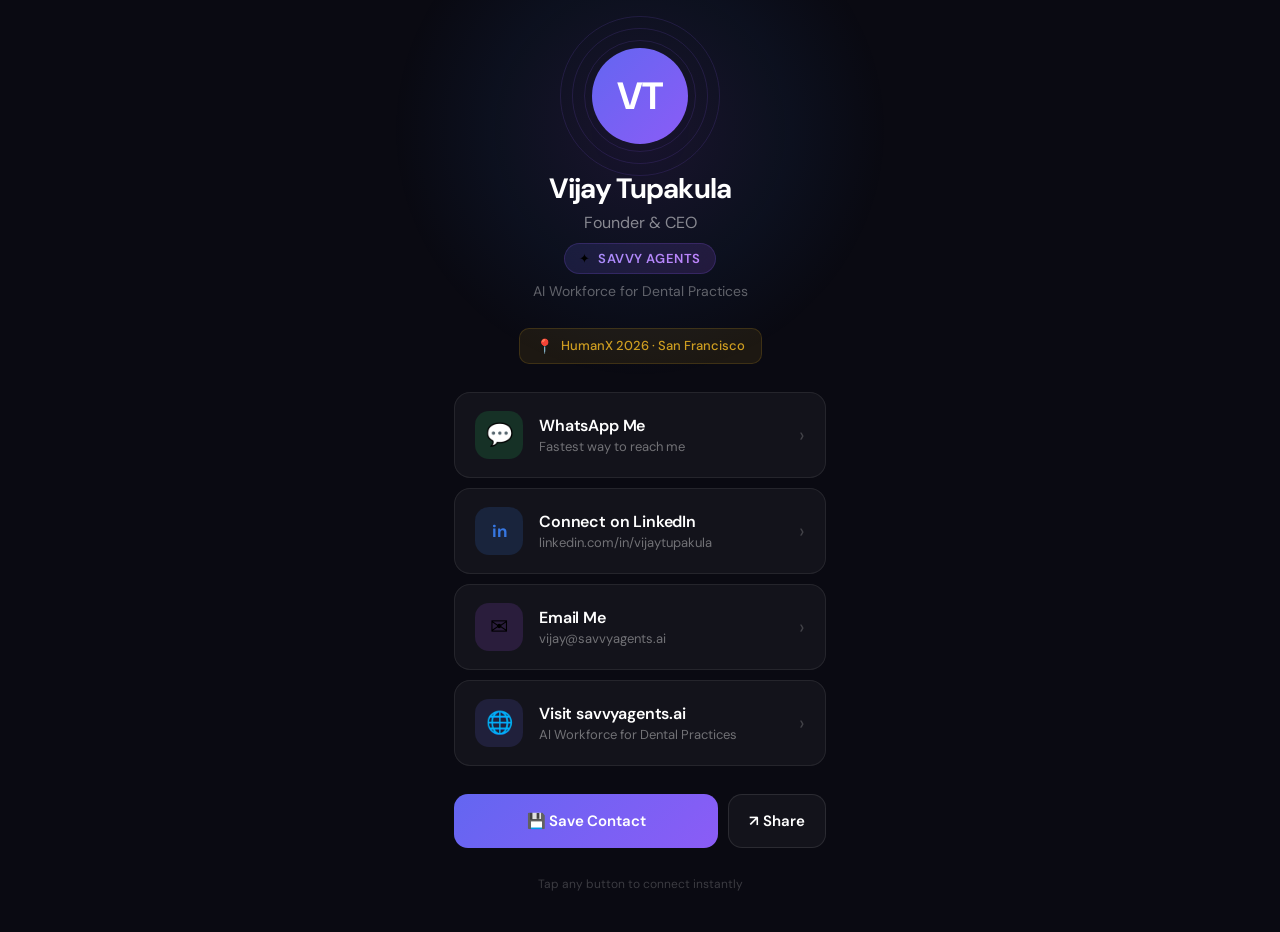
==== index.html @ 80bab158 "add all files" ====
<!DOCTYPE html>
<html lang="en">
<head>
<meta charset="UTF-8">
<meta name="viewport" content="width=device-width, initial-scale=1.0, user-scalable=no">
<title>Vijay Tupakula - Savvy Agents</title>
<meta name="description" content="Connect with Vijay Tupakula, Founder & CEO of Savvy Agents - AI Workforce for Dental Practices">
<meta property="og:title" content="Vijay Tupakula - Savvy Agents">
<meta property="og:description" content="Founder & CEO | AI Workforce for Dental Practices | HumanX 2026">
<link href="https://fonts.googleapis.com/css2?family=DM+Sans:wght@300;400;500;600;700&display=swap" rel="stylesheet">
<style>
  * { margin: 0; padding: 0; box-sizing: border-box; -webkit-tap-highlight-color: transparent; }

  body {
    min-height: 100vh;
    min-height: 100dvh;
    background: #0a0a12;
    font-family: 'DM Sans', -apple-system, sans-serif;
    display: flex;
    justify-content: center;
    overflow-x: hidden;
    -webkit-font-smoothing: antialiased;
  }

  @keyframes fade-up {
    from { opacity: 0; transform: translateY(16px); }
    to { opacity: 1; transform: translateY(0); }
  }
  @keyframes pulse-ring {
    0% { transform: scale(0.95); opacity: 0.5; }
    100% { transform: scale(1.2); opacity: 0; }
  }
  @keyframes gradient-shift {
    0% { background-position: 0% 50%; }
    50% { background-position: 100% 50%; }
    100% { background-position: 0% 50%; }
  }
  @keyframes float-glow {
    0%, 100% { opacity: 0.4; transform: translate(-50%, 0) scale(1); }
    50% { opacity: 0.6; transform: translate(-50%, -20px) scale(1.1); }
  }

  .glow {
    position: fixed; top: -120px; left: 50%;
    transform: translateX(-50%);
    width: 500px; height: 500px; border-radius: 50%;
    background: radial-gradient(circle, rgba(139,92,246,0.12) 0%, rgba(59,130,246,0.06) 40%, transparent 70%);
    animation: float-glow 8s ease-in-out infinite;
    pointer-events: none; z-index: 0;
  }

  .card {
    width: 100%; max-width: 420px;
    padding: 48px 24px 40px;
    display: flex; flex-direction: column; align-items: center; gap: 28px;
    position: relative; z-index: 1;
  }

  /* Avatar */
  .avatar-wrap { position: relative; }
  .avatar-ring {
    position: absolute; border-radius: 50%;
    border: 1px solid rgba(139,92,246,0.15);
  }
  .ring-1 { inset: -8px; animation: pulse-ring 3s ease-out 0s infinite; }
  .ring-2 { inset: -20px; animation: pulse-ring 3s ease-out 0.8s infinite; }
  .ring-3 { inset: -32px; animation: pulse-ring 3s ease-out 1.6s infinite; }
  .avatar {
    width: 96px; height: 96px; border-radius: 50%;
    background: linear-gradient(135deg, #6366f1, #8b5cf6, #a855f7);
    background-size: 200% 200%;
    animation: gradient-shift 4s ease infinite;
    display: flex; align-items: center; justify-content: center;
    font-size: 38px; font-weight: 700; color: #fff;
    letter-spacing: -0.02em; position: relative; z-index: 1;
  }

  /* Identity */
  .identity {
    text-align: center;
    opacity: 0; animation: fade-up 0.6s ease 0.1s forwards;
  }
  .identity h1 {
    font-size: 28px; font-weight: 700; color: #fff;
    letter-spacing: -0.03em; line-height: 1.2;
  }
  .identity .role {
    margin-top: 6px; font-size: 16px;
    color: rgba(255,255,255,0.5); font-weight: 400;
  }
  .brand-pill {
    display: inline-flex; align-items: center; gap: 8px;
    margin-top: 10px; padding: 6px 14px; border-radius: 20px;
    background: linear-gradient(135deg, rgba(99,102,241,0.15), rgba(168,85,247,0.15));
    border: 1px solid rgba(139,92,246,0.2);
  }
  .brand-pill span.star { font-size: 13px; }
  .brand-pill span.name {
    font-size: 13px; font-weight: 600;
    background: linear-gradient(135deg, #a78bfa, #c084fc);
    -webkit-background-clip: text; -webkit-text-fill-color: transparent;
    letter-spacing: 0.04em; text-transform: uppercase;
  }
  .identity .tagline {
    margin-top: 8px; font-size: 14px;
    color: rgba(255,255,255,0.35); font-weight: 400;
  }

  /* Conference badge */
  .conf-badge {
    display: flex; align-items: center; gap: 8px;
    padding: 8px 16px; border-radius: 10px;
    background: rgba(251,191,36,0.08);
    border: 1px solid rgba(251,191,36,0.15);
    opacity: 0; animation: fade-up 0.5s ease 0.2s forwards;
  }
  .conf-badge span.icon { font-size: 14px; }
  .conf-badge span.text {
    font-size: 13px; color: rgba(251,191,36,0.8); font-weight: 500;
  }

  /* Action buttons */
  .actions { width: 100%; display: flex; flex-direction: column; gap: 10px; }

  .action-btn {
    display: flex; align-items: center; gap: 16px; width: 100%;
    padding: 18px 20px; background: rgba(255,255,255,0.04);
    border: 1px solid rgba(255,255,255,0.08); border-radius: 16px;
    cursor: pointer; transition: all 0.15s ease;
    text-decoration: none; color: inherit;
    opacity: 0;
  }
  .action-btn:active { background: rgba(255,255,255,0.08); transform: scale(0.98); }
  .d0 { animation: fade-up 0.5s ease 0.3s forwards; }
  .d1 { animation: fade-up 0.5s ease 0.4s forwards; }
  .d2 { animation: fade-up 0.5s ease 0.5s forwards; }
  .d3 { animation: fade-up 0.5s ease 0.6s forwards; }

  .action-icon {
    width: 48px; height: 48px; border-radius: 14px;
    display: flex; align-items: center; justify-content: center;
    font-size: 22px; flex-shrink: 0;
  }
  .action-icon.wa { background: rgba(37,211,102,0.15); }
  .action-icon.li { background: rgba(59,130,246,0.15); font-weight: 700; font-size: 17px; color: rgba(59,130,246,0.9); }
  .action-icon.em { background: rgba(168,85,247,0.15); }
  .action-icon.web { background: rgba(99,102,241,0.15); }

  .action-text { text-align: left; flex: 1; }
  .action-text .label { color: #fff; font-size: 16px; font-weight: 600; letter-spacing: -0.01em; }
  .action-text .sub { color: rgba(255,255,255,0.4); font-size: 13px; margin-top: 2px; }
  .action-arrow { color: rgba(255,255,255,0.2); font-size: 20px; }

  /* Bottom row */
  .bottom-row {
    width: 100%; display: flex; gap: 10px;
    opacity: 0; animation: fade-up 0.5s ease 0.7s forwards;
  }
  .btn-save {
    flex: 1; padding: 16px 20px; border-radius: 14px; border: none;
    background: linear-gradient(135deg, #6366f1, #8b5cf6);
    color: #fff; font-size: 15px; font-weight: 600;
    font-family: 'DM Sans', sans-serif; cursor: pointer;
    transition: all 0.15s ease; letter-spacing: -0.01em;
  }
  .btn-save:active { transform: scale(0.97); }
  .btn-share {
    padding: 16px 20px; border-radius: 14px;
    border: 1px solid rgba(255,255,255,0.1);
    background: rgba(255,255,255,0.04);
    color: #fff; font-size: 15px; font-weight: 600;
    font-family: 'DM Sans', sans-serif; cursor: pointer;
    transition: all 0.15s ease;
  }
  .btn-share:active { transform: scale(0.97); }

  .footer {
    font-size: 12px; color: rgba(255,255,255,0.2); text-align: center;
    opacity: 0; animation: fade-up 0.5s ease 0.9s forwards;
  }

  /* Toast */
  .toast {
    position: fixed; bottom: 40px; left: 50%; transform: translateX(-50%);
    padding: 12px 24px; border-radius: 12px;
    background: rgba(99,102,241,0.9); backdrop-filter: blur(8px);
    color: #fff; font-size: 14px; font-weight: 500;
    font-family: 'DM Sans', sans-serif;
    opacity: 0; transition: opacity 0.3s ease;
    pointer-events: none; z-index: 100;
  }
  .toast.show { opacity: 1; }
</style>
</head>
<body>

<div class="glow"></div>

<div class="card">
  <!-- Avatar -->
  <div class="avatar-wrap">
    <div class="avatar-ring ring-1"></div>
    <div class="avatar-ring ring-2"></div>
    <div class="avatar-ring ring-3"></div>
    <div class="avatar">VT</div>
  </div>

  <!-- Identity -->
  <div class="identity">
    <h1>Vijay Tupakula</h1>
    <p class="role">Founder & CEO</p>
    <div class="brand-pill">
      <span class="star">&#10022;</span>
      <span class="name">Savvy Agents</span>
    </div>
    <p class="tagline">AI Workforce for Dental Practices</p>
  </div>

  <!-- Conference badge -->
  <div class="conf-badge">
    <span class="icon">&#128205;</span>
    <span class="text">HumanX 2026 &middot; San Francisco</span>
  </div>

  <!-- Actions -->
  <div class="actions">
    <a href="https://wa.me/16464417873?text=Hey%20Vijay!%20Great%20connecting%20at%20HumanX%202026.%20This%20is%20" class="action-btn d0" target="_blank" rel="noopener">
      <div class="action-icon wa">&#128172;</div>
      <div class="action-text">
        <div class="label">WhatsApp Me</div>
        <div class="sub">Fastest way to reach me</div>
      </div>
      <div class="action-arrow">&#8250;</div>
    </a>

    <a href="https://www.linkedin.com/in/vijaytupakula/" class="action-btn d1" target="_blank" rel="noopener">
      <div class="action-icon li">in</div>
      <div class="action-text">
        <div class="label">Connect on LinkedIn</div>
        <div class="sub">linkedin.com/in/vijaytupakula</div>
      </div>
      <div class="action-arrow">&#8250;</div>
    </a>

    <a href="mailto:vijay@savvyagents.ai?subject=HumanX%202026%20-%20Great%20connecting!" class="action-btn d2">
      <div class="action-icon em">&#9993;</div>
      <div class="action-text">
        <div class="label">Email Me</div>
        <div class="sub">vijay@savvyagents.ai</div>
      </div>
      <div class="action-arrow">&#8250;</div>
    </a>

    <a href="https://savvyagents.ai" class="action-btn d3" target="_blank" rel="noopener">
      <div class="action-icon web">&#127760;</div>
      <div class="action-text">
        <div class="label">Visit savvyagents.ai</div>
        <div class="sub">AI Workforce for Dental Practices</div>
      </div>
      <div class="action-arrow">&#8250;</div>
    </a>
  </div>

  <!-- Save + Share -->
  <div class="bottom-row">
    <button class="btn-save" onclick="saveContact()">&#128190; Save Contact</button>
    <button class="btn-share" onclick="shareCard()">&#8599; Share</button>
  </div>

  <p class="footer">Tap any button to connect instantly</p>
</div>

<div class="toast" id="toast"></div>

<script>
function showToast(msg) {
  const t = document.getElementById('toast');
  t.textContent = msg;
  t.classList.add('show');
  setTimeout(() => t.classList.remove('show'), 2500);
}

function saveContact() {
  const vcard = `BEGIN:VCARD
VERSION:3.0
FN:Vijay Tupakula
ORG:Savvy Agents
TITLE:Founder & CEO
TEL;TYPE=CELL:+16464417873
EMAIL:vijay@savvyagents.ai
URL:https://savvyagents.ai
NOTE:AI Workforce for Dental Practices
END:VCARD`;
  const blob = new Blob([vcard], { type: 'text/vcard' });
  const url = URL.createObjectURL(blob);
  const a = document.createElement('a');
  a.href = url; a.download = 'Vijay_Tupakula.vcf';
  a.click(); URL.revokeObjectURL(url);
  showToast('\u2713 Contact saved!');
}

function shareCard() {
  if (navigator.share) {
    navigator.share({
      title: 'Vijay Tupakula - Savvy Agents',
      text: 'Connect with Vijay Tupakula, CEO of Savvy Agents (AI Workforce for Dental Practices)\n\nWhatsApp: https://wa.me/16464417873\nLinkedIn: https://www.linkedin.com/in/vijaytupakula/\nWeb: https://savvyagents.ai',
    }).catch(() => {});
  } else {
    navigator.clipboard.writeText('https://wa.me/16464417873').then(() => {
      showToast('\u2713 WhatsApp link copied!');
    });
  }
}
</script>
</body>
</html>
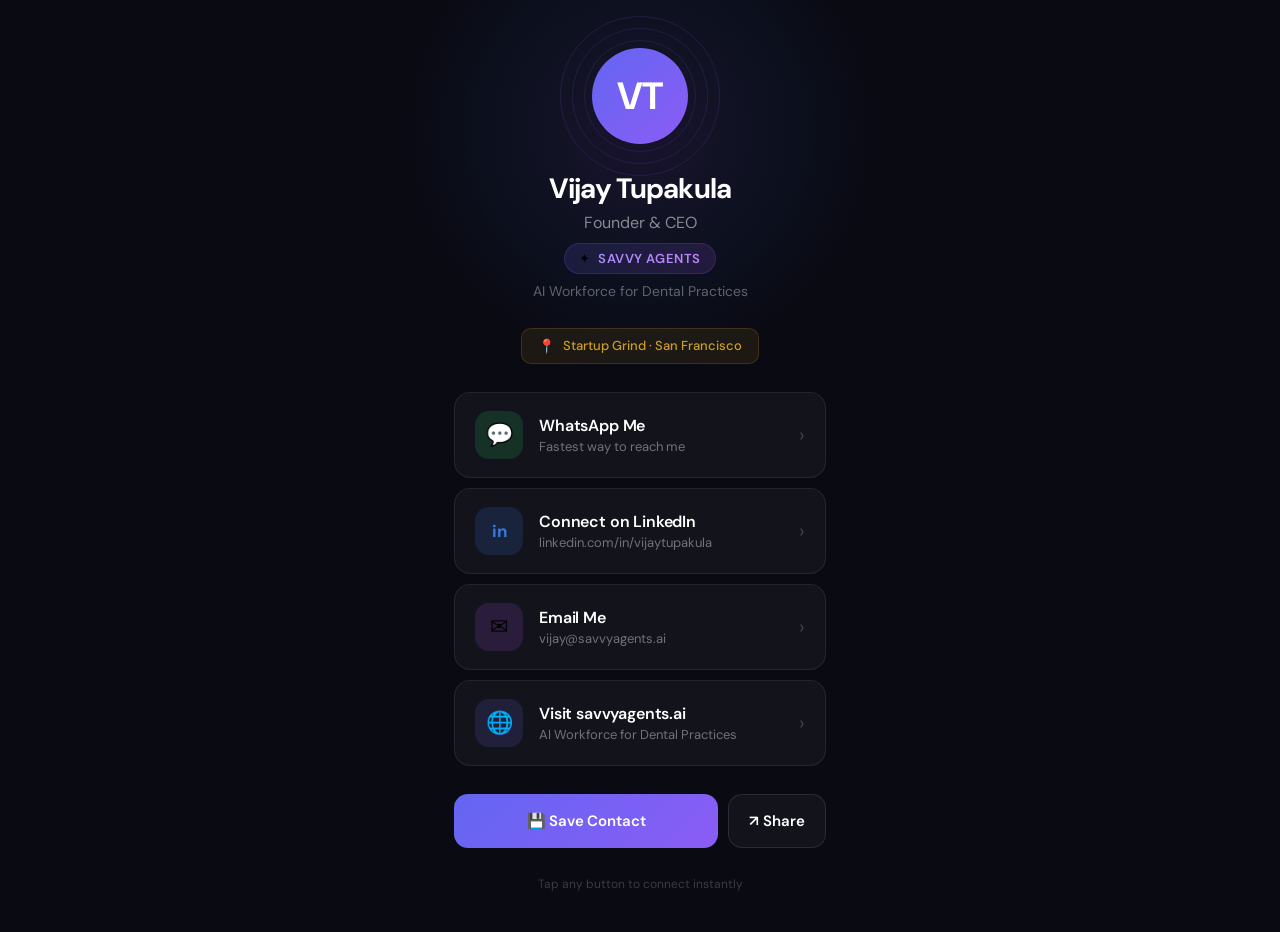
==== commit ec129d73: "Update event from HumanX 2026 to Startup Grind Replaces all references to the HumanX 2026 conference" ====
--- a/index.html
+++ b/index.html
@@ -6,7 +6,7 @@
 <title>Vijay Tupakula - Savvy Agents</title>
 <meta name="description" content="Connect with Vijay Tupakula, Founder & CEO of Savvy Agents - AI Workforce for Dental Practices">
 <meta property="og:title" content="Vijay Tupakula - Savvy Agents">
-<meta property="og:description" content="Founder & CEO | AI Workforce for Dental Practices | HumanX 2026">
+<meta property="og:description" content="Founder & CEO | AI Workforce for Dental Practices | Startup Grind">
 <link href="https://fonts.googleapis.com/css2?family=DM+Sans:wght@300;400;500;600;700&display=swap" rel="stylesheet">
 <style>
   * { margin: 0; padding: 0; box-sizing: border-box; -webkit-tap-highlight-color: transparent; }
@@ -219,12 +219,12 @@
   <!-- Conference badge -->
   <div class="conf-badge">
     <span class="icon">&#128205;</span>
-    <span class="text">HumanX 2026 &middot; San Francisco</span>
+    <span class="text">Startup Grind &middot; San Francisco</span>
   </div>
 
   <!-- Actions -->
   <div class="actions">
-    <a href="https://wa.me/16464417873?text=Hey%20Vijay!%20Great%20connecting%20at%20HumanX%202026.%20This%20is%20" class="action-btn d0" target="_blank" rel="noopener">
+    <a href="https://wa.me/16464417873?text=Hey%20Vijay!%20Great%20connecting%20at%20Startup%20Grind.%20This%20is%20" class="action-btn d0" target="_blank" rel="noopener">
       <div class="action-icon wa">&#128172;</div>
       <div class="action-text">
         <div class="label">WhatsApp Me</div>
@@ -242,7 +242,7 @@
       <div class="action-arrow">&#8250;</div>
     </a>
 
-    <a href="mailto:vijay@savvyagents.ai?subject=HumanX%202026%20-%20Great%20connecting!" class="action-btn d2">
+    <a href="mailto:vijay@savvyagents.ai?subject=Startup%20Grind%20-%20Great%20connecting!" class="action-btn d2">
       <div class="action-icon em">&#9993;</div>
       <div class="action-text">
         <div class="label">Email Me</div>
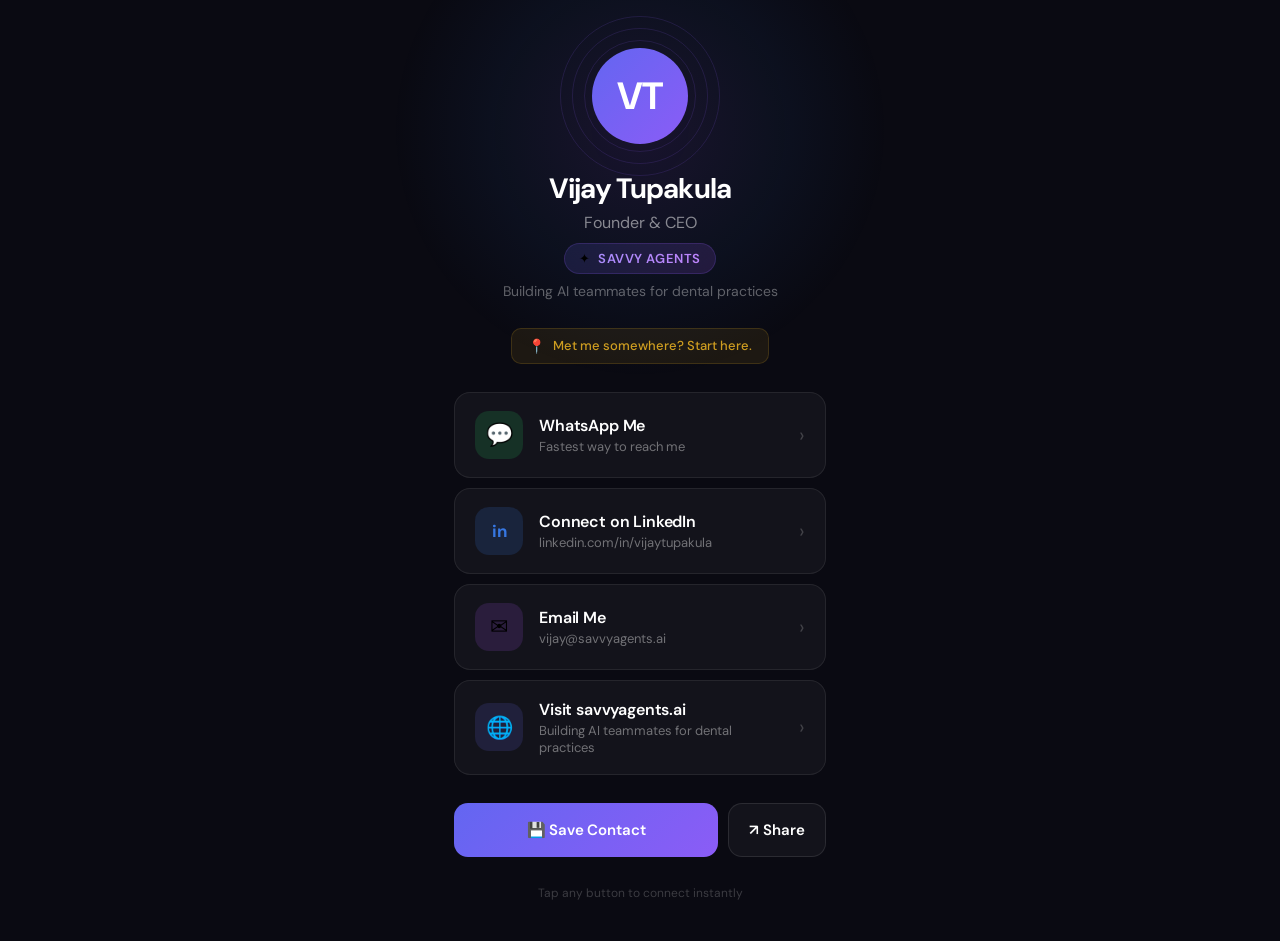
==== commit c123d331: "Make contact page event agnostic" ====
--- a/index.html
+++ b/index.html
@@ -4,9 +4,9 @@
 <meta charset="UTF-8">
 <meta name="viewport" content="width=device-width, initial-scale=1.0, user-scalable=no">
 <title>Vijay Tupakula - Savvy Agents</title>
-<meta name="description" content="Connect with Vijay Tupakula, Founder & CEO of Savvy Agents - AI Workforce for Dental Practices">
+<meta name="description" content="Connect with Vijay Tupakula, Founder & CEO of Savvy Agents - building AI teammates for dental practices">
 <meta property="og:title" content="Vijay Tupakula - Savvy Agents">
-<meta property="og:description" content="Founder & CEO | AI Workforce for Dental Practices | Startup Grind">
+<meta property="og:description" content="Founder & CEO at Savvy Agents | Building AI teammates for dental practices">
 <link href="https://fonts.googleapis.com/css2?family=DM+Sans:wght@300;400;500;600;700&display=swap" rel="stylesheet">
 <style>
   * { margin: 0; padding: 0; box-sizing: border-box; -webkit-tap-highlight-color: transparent; }
@@ -213,18 +213,18 @@
       <span class="star">&#10022;</span>
       <span class="name">Savvy Agents</span>
     </div>
-    <p class="tagline">AI Workforce for Dental Practices</p>
-  </div>
-
-  <!-- Conference badge -->
+    <p class="tagline">Building AI teammates for dental practices</p>
+  </div>
+
+  <!-- Connection badge -->
   <div class="conf-badge">
     <span class="icon">&#128205;</span>
-    <span class="text">Startup Grind &middot; San Francisco</span>
+    <span class="text">Met me somewhere? Start here.</span>
   </div>
 
   <!-- Actions -->
   <div class="actions">
-    <a href="https://wa.me/16464417873?text=Hey%20Vijay!%20Great%20connecting%20at%20Startup%20Grind.%20This%20is%20" class="action-btn d0" target="_blank" rel="noopener">
+    <a href="https://wa.me/16464417873?text=Hey%20Vijay!%20Great%20connecting.%20This%20is%20" class="action-btn d0" target="_blank" rel="noopener">
       <div class="action-icon wa">&#128172;</div>
       <div class="action-text">
         <div class="label">WhatsApp Me</div>
@@ -242,7 +242,7 @@
       <div class="action-arrow">&#8250;</div>
     </a>
 
-    <a href="mailto:vijay@savvyagents.ai?subject=Startup%20Grind%20-%20Great%20connecting!" class="action-btn d2">
+    <a href="mailto:vijay@savvyagents.ai?subject=Great%20connecting!" class="action-btn d2">
       <div class="action-icon em">&#9993;</div>
       <div class="action-text">
         <div class="label">Email Me</div>
@@ -255,7 +255,7 @@
       <div class="action-icon web">&#127760;</div>
       <div class="action-text">
         <div class="label">Visit savvyagents.ai</div>
-        <div class="sub">AI Workforce for Dental Practices</div>
+        <div class="sub">Building AI teammates for dental practices</div>
       </div>
       <div class="action-arrow">&#8250;</div>
     </a>
@@ -289,7 +289,7 @@
 TEL;TYPE=CELL:+16464417873
 EMAIL:vijay@savvyagents.ai
 URL:https://savvyagents.ai
-NOTE:AI Workforce for Dental Practices
+NOTE:Building AI teammates for dental practices
 END:VCARD`;
   const blob = new Blob([vcard], { type: 'text/vcard' });
   const url = URL.createObjectURL(blob);
@@ -303,7 +303,7 @@
   if (navigator.share) {
     navigator.share({
       title: 'Vijay Tupakula - Savvy Agents',
-      text: 'Connect with Vijay Tupakula, CEO of Savvy Agents (AI Workforce for Dental Practices)\n\nWhatsApp: https://wa.me/16464417873\nLinkedIn: https://www.linkedin.com/in/vijaytupakula/\nWeb: https://savvyagents.ai',
+      text: 'Connect with Vijay Tupakula, CEO of Savvy Agents (building AI teammates for dental practices)\n\nWhatsApp: https://wa.me/16464417873\nLinkedIn: https://www.linkedin.com/in/vijaytupakula/\nWeb: https://savvyagents.ai',
     }).catch(() => {});
   } else {
     navigator.clipboard.writeText('https://wa.me/16464417873').then(() => {
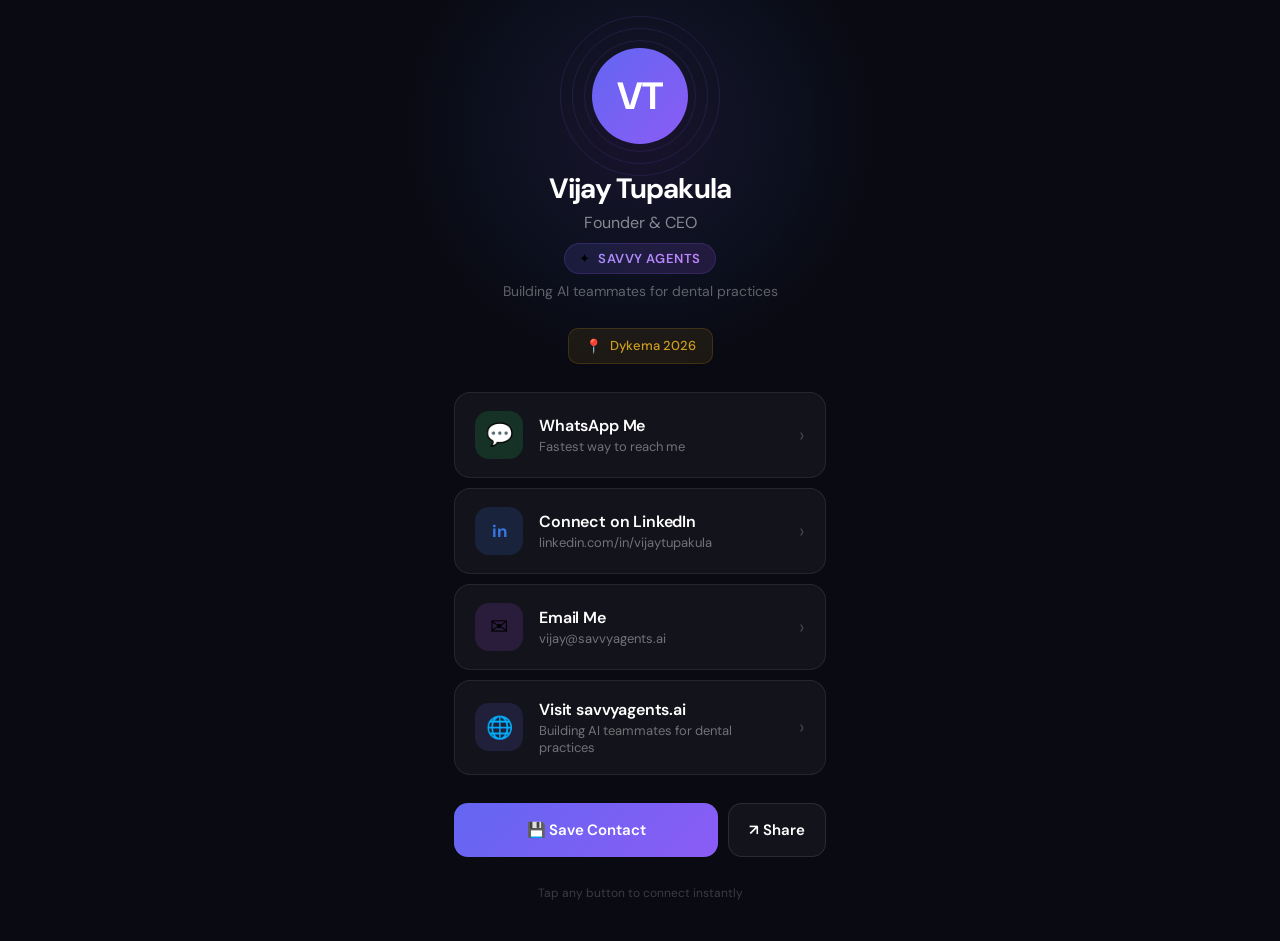
==== commit e94b2c6b: "Update contact page for Dykema 2026" ====
--- a/index.html
+++ b/index.html
@@ -6,7 +6,7 @@
 <title>Vijay Tupakula - Savvy Agents</title>
 <meta name="description" content="Connect with Vijay Tupakula, Founder & CEO of Savvy Agents - building AI teammates for dental practices">
 <meta property="og:title" content="Vijay Tupakula - Savvy Agents">
-<meta property="og:description" content="Founder & CEO at Savvy Agents | Building AI teammates for dental practices">
+<meta property="og:description" content="Founder & CEO at Savvy Agents | Dykema 2026">
 <link href="https://fonts.googleapis.com/css2?family=DM+Sans:wght@300;400;500;600;700&display=swap" rel="stylesheet">
 <style>
   * { margin: 0; padding: 0; box-sizing: border-box; -webkit-tap-highlight-color: transparent; }
@@ -219,12 +219,12 @@
   <!-- Connection badge -->
   <div class="conf-badge">
     <span class="icon">&#128205;</span>
-    <span class="text">Met me somewhere? Start here.</span>
+    <span class="text">Dykema 2026</span>
   </div>
 
   <!-- Actions -->
   <div class="actions">
-    <a href="https://wa.me/16464417873?text=Hey%20Vijay!%20Great%20connecting.%20This%20is%20" class="action-btn d0" target="_blank" rel="noopener">
+    <a href="https://wa.me/16464417873?text=Hey%20Vijay!%20Great%20connecting%20at%20Dykema%202026.%20This%20is%20" class="action-btn d0" target="_blank" rel="noopener">
       <div class="action-icon wa">&#128172;</div>
       <div class="action-text">
         <div class="label">WhatsApp Me</div>
@@ -242,7 +242,7 @@
       <div class="action-arrow">&#8250;</div>
     </a>
 
-    <a href="mailto:vijay@savvyagents.ai?subject=Great%20connecting!" class="action-btn d2">
+    <a href="mailto:vijay@savvyagents.ai?subject=Dykema%202026%20-%20Great%20connecting!" class="action-btn d2">
       <div class="action-icon em">&#9993;</div>
       <div class="action-text">
         <div class="label">Email Me</div>
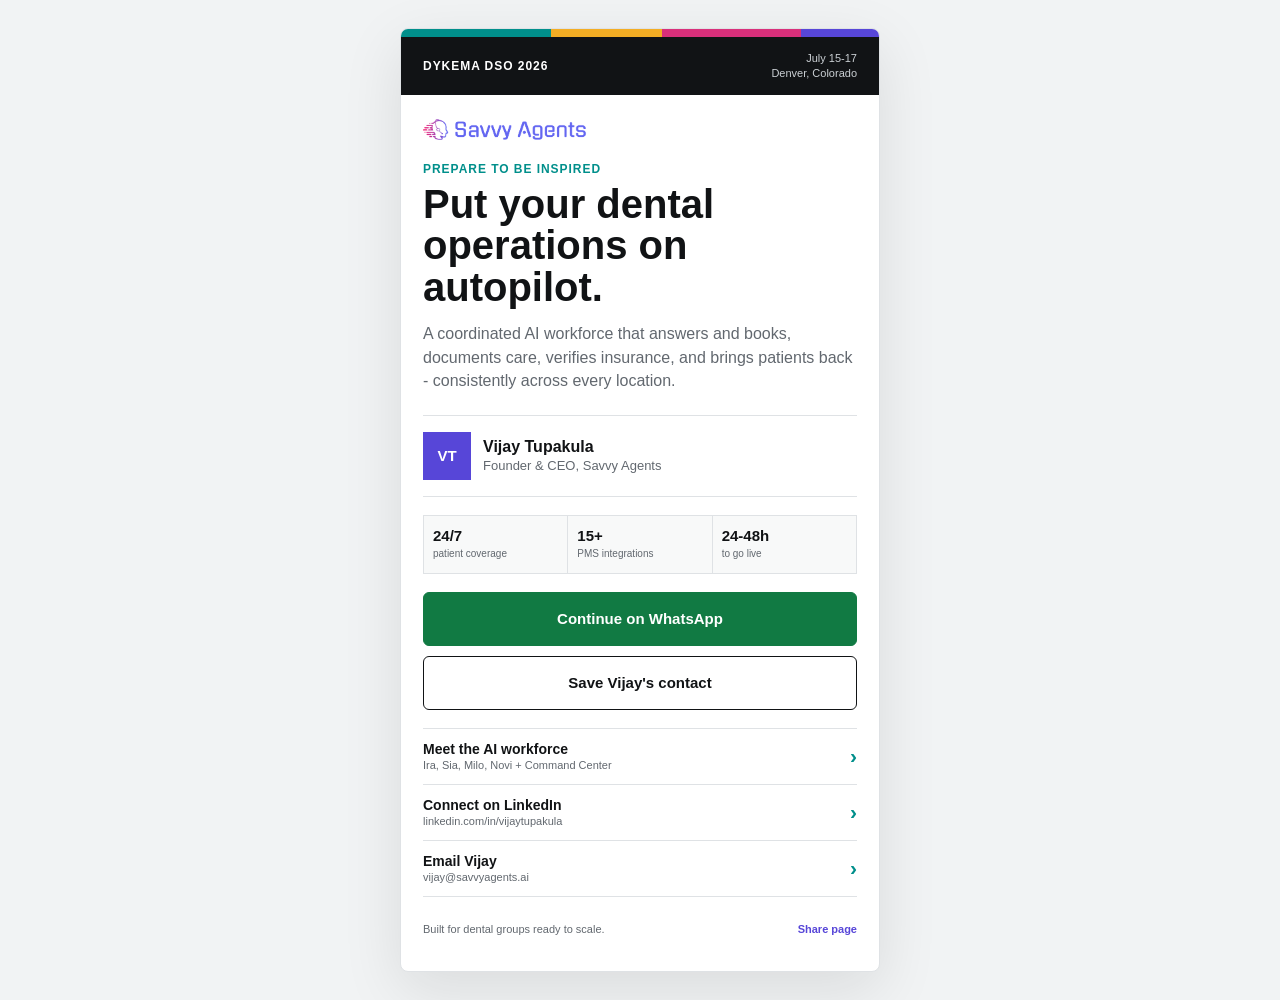
==== commit 624e69b9: "Tailor contact page for Dykema DSO 2026" ====
--- a/index.html
+++ b/index.html
@@ -2,286 +2,393 @@
 <html lang="en">
 <head>
 <meta charset="UTF-8">
-<meta name="viewport" content="width=device-width, initial-scale=1.0, user-scalable=no">
-<title>Vijay Tupakula - Savvy Agents</title>
-<meta name="description" content="Connect with Vijay Tupakula, Founder & CEO of Savvy Agents - building AI teammates for dental practices">
-<meta property="og:title" content="Vijay Tupakula - Savvy Agents">
-<meta property="og:description" content="Founder & CEO at Savvy Agents | Dykema 2026">
-<link href="https://fonts.googleapis.com/css2?family=DM+Sans:wght@300;400;500;600;700&display=swap" rel="stylesheet">
+<meta name="viewport" content="width=device-width, initial-scale=1, viewport-fit=cover">
+<meta name="theme-color" content="#111315">
+<title>Vijay Tupakula | Savvy Agents at Dykema 2026</title>
+<meta name="description" content="Connect with Vijay Tupakula at Dykema 2026 and see how Savvy Agents helps DSOs run a coordinated AI workforce across every location.">
+<meta property="og:title" content="Vijay Tupakula | Savvy Agents at Dykema 2026">
+<meta property="og:description" content="AI teammates for dental operations, from answering and booking to insurance, documentation, and retention.">
+<meta property="og:type" content="profile">
 <style>
-  * { margin: 0; padding: 0; box-sizing: border-box; -webkit-tap-highlight-color: transparent; }
+  :root {
+    --ink: #111315;
+    --muted: #62686f;
+    --line: #dfe2e5;
+    --paper: #ffffff;
+    --canvas: #f1f3f4;
+    --teal: #008f8b;
+    --pink: #d92f7a;
+    --violet: #5746d8;
+    --gold: #f3ad24;
+    --whatsapp: #117a43;
+  }
+
+  * {
+    box-sizing: border-box;
+    margin: 0;
+    padding: 0;
+    -webkit-tap-highlight-color: transparent;
+  }
+
+  html { background: var(--canvas); }
 
   body {
     min-height: 100vh;
     min-height: 100dvh;
-    background: #0a0a12;
-    font-family: 'DM Sans', -apple-system, sans-serif;
+    background: var(--canvas);
+    color: var(--ink);
+    font-family: -apple-system, BlinkMacSystemFont, "Segoe UI", sans-serif;
+    -webkit-font-smoothing: antialiased;
+  }
+
+  button, a { font: inherit; }
+
+  .page {
+    width: 100%;
+    max-width: 480px;
+    min-height: 100vh;
+    min-height: 100dvh;
+    margin: 0 auto;
+    background: var(--paper);
+    border-inline: 1px solid var(--line);
+    overflow: hidden;
+  }
+
+  .color-bar {
+    display: grid;
+    grid-template-columns: 1.35fr 1fr 1.25fr 0.7fr;
+    height: 8px;
+  }
+
+  .color-bar span:nth-child(1) { background: var(--teal); }
+  .color-bar span:nth-child(2) { background: var(--gold); }
+  .color-bar span:nth-child(3) { background: var(--pink); }
+  .color-bar span:nth-child(4) { background: var(--violet); }
+
+  .event {
     display: flex;
+    align-items: center;
+    justify-content: space-between;
+    gap: 16px;
+    padding: 14px 22px;
+    background: var(--ink);
+    color: white;
+  }
+
+  .event-name {
+    font-size: 12px;
+    font-weight: 800;
+    letter-spacing: 0.08em;
+    text-transform: uppercase;
+  }
+
+  .event-meta {
+    flex: 0 0 auto;
+    color: #cbd0d4;
+    font-size: 11px;
+    line-height: 1.35;
+    text-align: right;
+  }
+
+  main { padding: 24px 22px max(28px, env(safe-area-inset-bottom)); }
+
+  .logo {
+    display: block;
+    width: 164px;
+    height: auto;
+    margin-bottom: 22px;
+  }
+
+  .eyebrow {
+    color: var(--teal);
+    font-size: 12px;
+    font-weight: 800;
+    letter-spacing: 0.08em;
+    text-transform: uppercase;
+  }
+
+  h1 {
+    max-width: 410px;
+    margin-top: 8px;
+    font-size: clamp(30px, 9vw, 40px);
+    line-height: 1.03;
+    letter-spacing: 0;
+  }
+
+  .lead {
+    margin-top: 14px;
+    color: var(--muted);
+    font-size: 16px;
+    line-height: 1.48;
+  }
+
+  .identity {
+    display: flex;
+    align-items: center;
+    gap: 12px;
+    margin-top: 22px;
+    padding-block: 16px;
+    border-block: 1px solid var(--line);
+  }
+
+  .avatar {
+    display: grid;
+    flex: 0 0 48px;
+    width: 48px;
+    height: 48px;
+    place-items: center;
+    background: var(--violet);
+    color: white;
+    font-size: 15px;
+    font-weight: 800;
+  }
+
+  .identity strong {
+    display: block;
+    font-size: 16px;
+  }
+
+  .identity span {
+    display: block;
+    margin-top: 2px;
+    color: var(--muted);
+    font-size: 13px;
+  }
+
+  .proof {
+    display: grid;
+    grid-template-columns: repeat(3, minmax(0, 1fr));
+    gap: 1px;
+    margin-top: 18px;
+    background: var(--line);
+    border: 1px solid var(--line);
+  }
+
+  .proof-item {
+    min-width: 0;
+    padding: 12px 9px;
+    background: #f8f9f9;
+  }
+
+  .proof-item strong {
+    display: block;
+    color: var(--ink);
+    font-size: 15px;
+    line-height: 1.1;
+  }
+
+  .proof-item span {
+    display: block;
+    margin-top: 4px;
+    color: var(--muted);
+    font-size: 10px;
+    line-height: 1.25;
+  }
+
+  .primary-actions {
+    display: grid;
+    gap: 10px;
+    margin-top: 18px;
+  }
+
+  .button {
+    display: flex;
+    min-height: 54px;
+    align-items: center;
     justify-content: center;
-    overflow-x: hidden;
-    -webkit-font-smoothing: antialiased;
-  }
-
-  @keyframes fade-up {
-    from { opacity: 0; transform: translateY(16px); }
-    to { opacity: 1; transform: translateY(0); }
-  }
-  @keyframes pulse-ring {
-    0% { transform: scale(0.95); opacity: 0.5; }
-    100% { transform: scale(1.2); opacity: 0; }
-  }
-  @keyframes gradient-shift {
-    0% { background-position: 0% 50%; }
-    50% { background-position: 100% 50%; }
-    100% { background-position: 0% 50%; }
-  }
-  @keyframes float-glow {
-    0%, 100% { opacity: 0.4; transform: translate(-50%, 0) scale(1); }
-    50% { opacity: 0.6; transform: translate(-50%, -20px) scale(1.1); }
-  }
-
-  .glow {
-    position: fixed; top: -120px; left: 50%;
-    transform: translateX(-50%);
-    width: 500px; height: 500px; border-radius: 50%;
-    background: radial-gradient(circle, rgba(139,92,246,0.12) 0%, rgba(59,130,246,0.06) 40%, transparent 70%);
-    animation: float-glow 8s ease-in-out infinite;
-    pointer-events: none; z-index: 0;
-  }
-
-  .card {
-    width: 100%; max-width: 420px;
-    padding: 48px 24px 40px;
-    display: flex; flex-direction: column; align-items: center; gap: 28px;
-    position: relative; z-index: 1;
-  }
-
-  /* Avatar */
-  .avatar-wrap { position: relative; }
-  .avatar-ring {
-    position: absolute; border-radius: 50%;
-    border: 1px solid rgba(139,92,246,0.15);
-  }
-  .ring-1 { inset: -8px; animation: pulse-ring 3s ease-out 0s infinite; }
-  .ring-2 { inset: -20px; animation: pulse-ring 3s ease-out 0.8s infinite; }
-  .ring-3 { inset: -32px; animation: pulse-ring 3s ease-out 1.6s infinite; }
-  .avatar {
-    width: 96px; height: 96px; border-radius: 50%;
-    background: linear-gradient(135deg, #6366f1, #8b5cf6, #a855f7);
-    background-size: 200% 200%;
-    animation: gradient-shift 4s ease infinite;
-    display: flex; align-items: center; justify-content: center;
-    font-size: 38px; font-weight: 700; color: #fff;
-    letter-spacing: -0.02em; position: relative; z-index: 1;
-  }
-
-  /* Identity */
-  .identity {
+    padding: 14px 18px;
+    border: 1px solid var(--ink);
+    border-radius: 6px;
     text-align: center;
-    opacity: 0; animation: fade-up 0.6s ease 0.1s forwards;
-  }
-  .identity h1 {
-    font-size: 28px; font-weight: 700; color: #fff;
-    letter-spacing: -0.03em; line-height: 1.2;
-  }
-  .identity .role {
-    margin-top: 6px; font-size: 16px;
-    color: rgba(255,255,255,0.5); font-weight: 400;
-  }
-  .brand-pill {
-    display: inline-flex; align-items: center; gap: 8px;
-    margin-top: 10px; padding: 6px 14px; border-radius: 20px;
-    background: linear-gradient(135deg, rgba(99,102,241,0.15), rgba(168,85,247,0.15));
-    border: 1px solid rgba(139,92,246,0.2);
-  }
-  .brand-pill span.star { font-size: 13px; }
-  .brand-pill span.name {
-    font-size: 13px; font-weight: 600;
-    background: linear-gradient(135deg, #a78bfa, #c084fc);
-    -webkit-background-clip: text; -webkit-text-fill-color: transparent;
-    letter-spacing: 0.04em; text-transform: uppercase;
-  }
-  .identity .tagline {
-    margin-top: 8px; font-size: 14px;
-    color: rgba(255,255,255,0.35); font-weight: 400;
-  }
-
-  /* Conference badge */
-  .conf-badge {
-    display: flex; align-items: center; gap: 8px;
-    padding: 8px 16px; border-radius: 10px;
-    background: rgba(251,191,36,0.08);
-    border: 1px solid rgba(251,191,36,0.15);
-    opacity: 0; animation: fade-up 0.5s ease 0.2s forwards;
-  }
-  .conf-badge span.icon { font-size: 14px; }
-  .conf-badge span.text {
-    font-size: 13px; color: rgba(251,191,36,0.8); font-weight: 500;
-  }
-
-  /* Action buttons */
-  .actions { width: 100%; display: flex; flex-direction: column; gap: 10px; }
-
-  .action-btn {
-    display: flex; align-items: center; gap: 16px; width: 100%;
-    padding: 18px 20px; background: rgba(255,255,255,0.04);
-    border: 1px solid rgba(255,255,255,0.08); border-radius: 16px;
-    cursor: pointer; transition: all 0.15s ease;
-    text-decoration: none; color: inherit;
+    text-decoration: none;
+    font-size: 15px;
+    font-weight: 750;
+    cursor: pointer;
+    transition: transform 120ms ease, background-color 120ms ease;
+  }
+
+  .button:active { transform: scale(0.985); }
+
+  .button-whatsapp {
+    background: var(--whatsapp);
+    border-color: var(--whatsapp);
+    color: white;
+  }
+
+  .button-save {
+    background: white;
+    color: var(--ink);
+  }
+
+  .links {
+    margin-top: 18px;
+    border-top: 1px solid var(--line);
+  }
+
+  .link-row {
+    display: grid;
+    grid-template-columns: minmax(0, 1fr) auto;
+    align-items: center;
+    min-height: 56px;
+    gap: 14px;
+    border-bottom: 1px solid var(--line);
+    color: var(--ink);
+    text-decoration: none;
+  }
+
+  .link-row strong {
+    display: block;
+    font-size: 14px;
+  }
+
+  .link-row small {
+    display: block;
+    margin-top: 2px;
+    overflow: hidden;
+    color: var(--muted);
+    font-size: 11px;
+    text-overflow: ellipsis;
+    white-space: nowrap;
+  }
+
+  .link-row .arrow {
+    color: var(--teal);
+    font-size: 21px;
+    font-weight: 700;
+  }
+
+  .footer {
+    display: flex;
+    align-items: center;
+    justify-content: space-between;
+    gap: 12px;
+    margin-top: 18px;
+    color: var(--muted);
+    font-size: 11px;
+  }
+
+  .share {
+    padding: 8px 0;
+    border: 0;
+    background: transparent;
+    color: var(--violet);
+    font-weight: 750;
+    cursor: pointer;
+  }
+
+  .toast {
+    position: fixed;
+    z-index: 10;
+    right: 16px;
+    bottom: max(18px, env(safe-area-inset-bottom));
+    left: 16px;
+    max-width: 420px;
+    margin: auto;
+    padding: 12px 16px;
+    border-radius: 6px;
+    background: var(--ink);
+    color: white;
+    font-size: 13px;
+    text-align: center;
     opacity: 0;
-  }
-  .action-btn:active { background: rgba(255,255,255,0.08); transform: scale(0.98); }
-  .d0 { animation: fade-up 0.5s ease 0.3s forwards; }
-  .d1 { animation: fade-up 0.5s ease 0.4s forwards; }
-  .d2 { animation: fade-up 0.5s ease 0.5s forwards; }
-  .d3 { animation: fade-up 0.5s ease 0.6s forwards; }
-
-  .action-icon {
-    width: 48px; height: 48px; border-radius: 14px;
-    display: flex; align-items: center; justify-content: center;
-    font-size: 22px; flex-shrink: 0;
-  }
-  .action-icon.wa { background: rgba(37,211,102,0.15); }
-  .action-icon.li { background: rgba(59,130,246,0.15); font-weight: 700; font-size: 17px; color: rgba(59,130,246,0.9); }
-  .action-icon.em { background: rgba(168,85,247,0.15); }
-  .action-icon.web { background: rgba(99,102,241,0.15); }
-
-  .action-text { text-align: left; flex: 1; }
-  .action-text .label { color: #fff; font-size: 16px; font-weight: 600; letter-spacing: -0.01em; }
-  .action-text .sub { color: rgba(255,255,255,0.4); font-size: 13px; margin-top: 2px; }
-  .action-arrow { color: rgba(255,255,255,0.2); font-size: 20px; }
-
-  /* Bottom row */
-  .bottom-row {
-    width: 100%; display: flex; gap: 10px;
-    opacity: 0; animation: fade-up 0.5s ease 0.7s forwards;
-  }
-  .btn-save {
-    flex: 1; padding: 16px 20px; border-radius: 14px; border: none;
-    background: linear-gradient(135deg, #6366f1, #8b5cf6);
-    color: #fff; font-size: 15px; font-weight: 600;
-    font-family: 'DM Sans', sans-serif; cursor: pointer;
-    transition: all 0.15s ease; letter-spacing: -0.01em;
-  }
-  .btn-save:active { transform: scale(0.97); }
-  .btn-share {
-    padding: 16px 20px; border-radius: 14px;
-    border: 1px solid rgba(255,255,255,0.1);
-    background: rgba(255,255,255,0.04);
-    color: #fff; font-size: 15px; font-weight: 600;
-    font-family: 'DM Sans', sans-serif; cursor: pointer;
-    transition: all 0.15s ease;
-  }
-  .btn-share:active { transform: scale(0.97); }
-
-  .footer {
-    font-size: 12px; color: rgba(255,255,255,0.2); text-align: center;
-    opacity: 0; animation: fade-up 0.5s ease 0.9s forwards;
-  }
-
-  /* Toast */
-  .toast {
-    position: fixed; bottom: 40px; left: 50%; transform: translateX(-50%);
-    padding: 12px 24px; border-radius: 12px;
-    background: rgba(99,102,241,0.9); backdrop-filter: blur(8px);
-    color: #fff; font-size: 14px; font-weight: 500;
-    font-family: 'DM Sans', sans-serif;
-    opacity: 0; transition: opacity 0.3s ease;
-    pointer-events: none; z-index: 100;
-  }
-  .toast.show { opacity: 1; }
+    pointer-events: none;
+    transform: translateY(8px);
+    transition: opacity 160ms ease, transform 160ms ease;
+  }
+
+  .toast.show { opacity: 1; transform: translateY(0); }
+
+  @media (min-width: 560px) {
+    body { padding: 28px 0; }
+    .page {
+      min-height: 0;
+      border: 1px solid var(--line);
+      border-radius: 8px;
+      box-shadow: 0 18px 60px rgba(17, 19, 21, 0.1);
+    }
+  }
+
+  @media (max-width: 360px) {
+    .event { padding-inline: 16px; }
+    main { padding-inline: 16px; }
+    h1 { font-size: 30px; }
+    .lead { font-size: 15px; }
+  }
+
+  @media (prefers-reduced-motion: reduce) {
+    *, *::before, *::after { scroll-behavior: auto !important; transition: none !important; }
+  }
 </style>
 </head>
 <body>
-
-<div class="glow"></div>
-
-<div class="card">
-  <!-- Avatar -->
-  <div class="avatar-wrap">
-    <div class="avatar-ring ring-1"></div>
-    <div class="avatar-ring ring-2"></div>
-    <div class="avatar-ring ring-3"></div>
-    <div class="avatar">VT</div>
-  </div>
-
-  <!-- Identity -->
-  <div class="identity">
-    <h1>Vijay Tupakula</h1>
-    <p class="role">Founder & CEO</p>
-    <div class="brand-pill">
-      <span class="star">&#10022;</span>
-      <span class="name">Savvy Agents</span>
+<div class="page">
+  <div class="color-bar" aria-hidden="true"><span></span><span></span><span></span><span></span></div>
+
+  <header class="event">
+    <div class="event-name">Dykema DSO 2026</div>
+    <div class="event-meta">July 15-17<br>Denver, Colorado</div>
+  </header>
+
+  <main>
+    <img class="logo" src="assets/savvy-agents-logo.png" alt="Savvy Agents">
+
+    <p class="eyebrow">Prepare to be inspired</p>
+    <h1>Put your dental operations on autopilot.</h1>
+    <p class="lead">A coordinated AI workforce that answers and books, documents care, verifies insurance, and brings patients back - consistently across every location.</p>
+
+    <section class="identity" aria-label="Contact">
+      <div class="avatar" aria-hidden="true">VT</div>
+      <div>
+        <strong>Vijay Tupakula</strong>
+        <span>Founder &amp; CEO, Savvy Agents</span>
+      </div>
+    </section>
+
+    <section class="proof" aria-label="Savvy Agents highlights">
+      <div class="proof-item"><strong>24/7</strong><span>patient coverage</span></div>
+      <div class="proof-item"><strong>15+</strong><span>PMS integrations</span></div>
+      <div class="proof-item"><strong>24-48h</strong><span>to go live</span></div>
+    </section>
+
+    <div class="primary-actions">
+      <a class="button button-whatsapp" href="https://wa.me/16464417873?text=Hey%20Vijay!%20Great%20meeting%20you%20at%20Dykema%202026.%20I%27d%20like%20to%20continue%20our%20conversation%20about%20AI%20operations%20for%20my%20practice%20or%20DSO.%20This%20is%20" target="_blank" rel="noopener">Continue on WhatsApp</a>
+      <button class="button button-save" type="button" onclick="saveContact()">Save Vijay's contact</button>
     </div>
-    <p class="tagline">Building AI teammates for dental practices</p>
-  </div>
-
-  <!-- Connection badge -->
-  <div class="conf-badge">
-    <span class="icon">&#128205;</span>
-    <span class="text">Dykema 2026</span>
-  </div>
-
-  <!-- Actions -->
-  <div class="actions">
-    <a href="https://wa.me/16464417873?text=Hey%20Vijay!%20Great%20connecting%20at%20Dykema%202026.%20This%20is%20" class="action-btn d0" target="_blank" rel="noopener">
-      <div class="action-icon wa">&#128172;</div>
-      <div class="action-text">
-        <div class="label">WhatsApp Me</div>
-        <div class="sub">Fastest way to reach me</div>
-      </div>
-      <div class="action-arrow">&#8250;</div>
-    </a>
-
-    <a href="https://www.linkedin.com/in/vijaytupakula/" class="action-btn d1" target="_blank" rel="noopener">
-      <div class="action-icon li">in</div>
-      <div class="action-text">
-        <div class="label">Connect on LinkedIn</div>
-        <div class="sub">linkedin.com/in/vijaytupakula</div>
-      </div>
-      <div class="action-arrow">&#8250;</div>
-    </a>
-
-    <a href="mailto:vijay@savvyagents.ai?subject=Dykema%202026%20-%20Great%20connecting!" class="action-btn d2">
-      <div class="action-icon em">&#9993;</div>
-      <div class="action-text">
-        <div class="label">Email Me</div>
-        <div class="sub">vijay@savvyagents.ai</div>
-      </div>
-      <div class="action-arrow">&#8250;</div>
-    </a>
-
-    <a href="https://savvyagents.ai" class="action-btn d3" target="_blank" rel="noopener">
-      <div class="action-icon web">&#127760;</div>
-      <div class="action-text">
-        <div class="label">Visit savvyagents.ai</div>
-        <div class="sub">Building AI teammates for dental practices</div>
-      </div>
-      <div class="action-arrow">&#8250;</div>
-    </a>
-  </div>
-
-  <!-- Save + Share -->
-  <div class="bottom-row">
-    <button class="btn-save" onclick="saveContact()">&#128190; Save Contact</button>
-    <button class="btn-share" onclick="shareCard()">&#8599; Share</button>
-  </div>
-
-  <p class="footer">Tap any button to connect instantly</p>
+
+    <nav class="links" aria-label="More ways to connect">
+      <a class="link-row" href="https://savvyagents.ai" target="_blank" rel="noopener">
+        <span><strong>Meet the AI workforce</strong><small>Ira, Sia, Milo, Novi + Command Center</small></span>
+        <span class="arrow" aria-hidden="true">&#8250;</span>
+      </a>
+      <a class="link-row" href="https://www.linkedin.com/in/vijaytupakula/" target="_blank" rel="noopener">
+        <span><strong>Connect on LinkedIn</strong><small>linkedin.com/in/vijaytupakula</small></span>
+        <span class="arrow" aria-hidden="true">&#8250;</span>
+      </a>
+      <a class="link-row" href="mailto:vijay@savvyagents.ai?subject=Dykema%202026%20-%20Let%27s%20continue%20the%20conversation">
+        <span><strong>Email Vijay</strong><small>vijay@savvyagents.ai</small></span>
+        <span class="arrow" aria-hidden="true">&#8250;</span>
+      </a>
+    </nav>
+
+    <div class="footer">
+      <span>Built for dental groups ready to scale.</span>
+      <button class="share" type="button" onclick="shareCard()">Share page</button>
+    </div>
+  </main>
 </div>
 
-<div class="toast" id="toast"></div>
+<div class="toast" id="toast" role="status" aria-live="polite"></div>
 
 <script>
-function showToast(msg) {
-  const t = document.getElementById('toast');
-  t.textContent = msg;
-  t.classList.add('show');
-  setTimeout(() => t.classList.remove('show'), 2500);
-}
-
-function saveContact() {
-  const vcard = `BEGIN:VCARD
+  function showToast(message) {
+    const toast = document.getElementById('toast');
+    toast.textContent = message;
+    toast.classList.add('show');
+    window.setTimeout(() => toast.classList.remove('show'), 2200);
+  }
+
+  function saveContact() {
+    const vcard = `BEGIN:VCARD
 VERSION:3.0
 FN:Vijay Tupakula
 ORG:Savvy Agents
@@ -289,28 +396,34 @@
 TEL;TYPE=CELL:+16464417873
 EMAIL:vijay@savvyagents.ai
 URL:https://savvyagents.ai
-NOTE:Building AI teammates for dental practices
+NOTE:Met at Dykema DSO Conference 2026. Savvy Agents provides a coordinated AI workforce for dental practices and DSOs.
 END:VCARD`;
-  const blob = new Blob([vcard], { type: 'text/vcard' });
-  const url = URL.createObjectURL(blob);
-  const a = document.createElement('a');
-  a.href = url; a.download = 'Vijay_Tupakula.vcf';
-  a.click(); URL.revokeObjectURL(url);
-  showToast('\u2713 Contact saved!');
-}
-
-function shareCard() {
-  if (navigator.share) {
-    navigator.share({
-      title: 'Vijay Tupakula - Savvy Agents',
-      text: 'Connect with Vijay Tupakula, CEO of Savvy Agents (building AI teammates for dental practices)\n\nWhatsApp: https://wa.me/16464417873\nLinkedIn: https://www.linkedin.com/in/vijaytupakula/\nWeb: https://savvyagents.ai',
-    }).catch(() => {});
-  } else {
-    navigator.clipboard.writeText('https://wa.me/16464417873').then(() => {
-      showToast('\u2713 WhatsApp link copied!');
-    });
-  }
-}
+    const blob = new Blob([vcard], { type: 'text/vcard' });
+    const url = URL.createObjectURL(blob);
+    const link = document.createElement('a');
+    link.href = url;
+    link.download = 'Vijay_Tupakula.vcf';
+    link.click();
+    URL.revokeObjectURL(url);
+    showToast('Contact saved');
+  }
+
+  function shareCard() {
+    const shareData = {
+      title: 'Vijay Tupakula | Savvy Agents',
+      text: 'Connect with Vijay from Savvy Agents after Dykema DSO 2026.',
+      url: 'https://contact.vijaytupakula.com/'
+    };
+
+    if (navigator.share) {
+      navigator.share(shareData).catch(() => {});
+      return;
+    }
+
+    navigator.clipboard.writeText(shareData.url)
+      .then(() => showToast('Page link copied'))
+      .catch(() => showToast('Open contact.vijaytupakula.com'));
+  }
 </script>
 </body>
 </html>
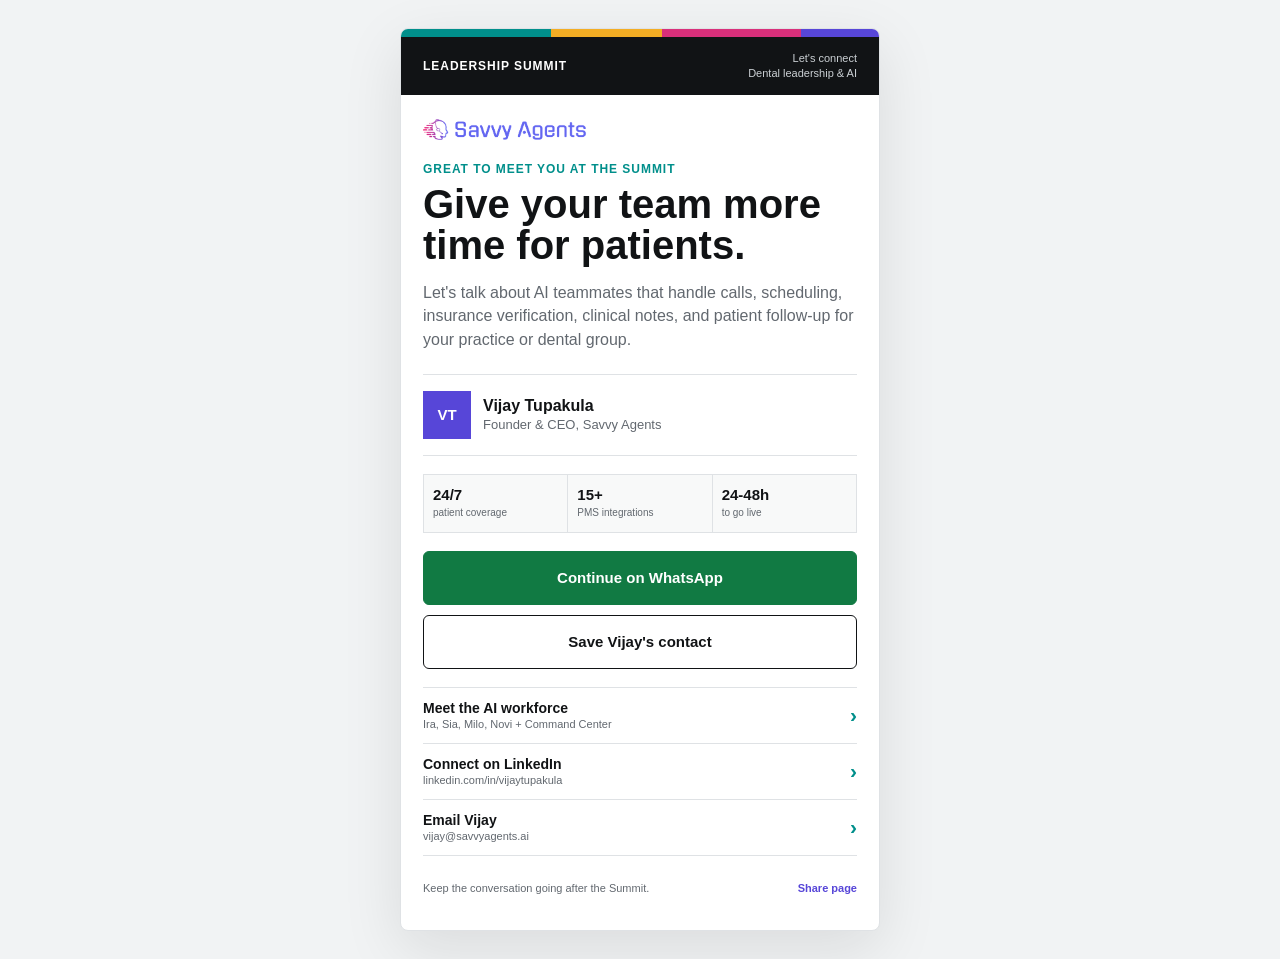
==== commit 8f07270a: "Update contact page for Leadership Summit" ====
--- a/index.html
+++ b/index.html
@@ -4,9 +4,9 @@
 <meta charset="UTF-8">
 <meta name="viewport" content="width=device-width, initial-scale=1, viewport-fit=cover">
 <meta name="theme-color" content="#111315">
-<title>Vijay Tupakula | Savvy Agents at Dykema 2026</title>
-<meta name="description" content="Connect with Vijay Tupakula at Dykema 2026 and see how Savvy Agents helps DSOs run a coordinated AI workforce across every location.">
-<meta property="og:title" content="Vijay Tupakula | Savvy Agents at Dykema 2026">
+<title>Vijay Tupakula | Savvy Agents at Leadership Summit</title>
+<meta name="description" content="Meet Vijay Tupakula, Founder &amp; CEO of Savvy Agents, at the Leadership Summit. Connect to explore AI teammates for your dental practice or group.">
+<meta property="og:title" content="Vijay Tupakula | Savvy Agents at Leadership Summit">
 <meta property="og:description" content="AI teammates for dental operations, from answering and booking to insurance, documentation, and retention.">
 <meta property="og:type" content="profile">
 <style>
@@ -325,16 +325,16 @@
   <div class="color-bar" aria-hidden="true"><span></span><span></span><span></span><span></span></div>
 
   <header class="event">
-    <div class="event-name">Dykema DSO 2026</div>
-    <div class="event-meta">July 15-17<br>Denver, Colorado</div>
+    <div class="event-name">Leadership Summit</div>
+    <div class="event-meta">Let's connect<br>Dental leadership &amp; AI</div>
   </header>
 
   <main>
     <img class="logo" src="assets/savvy-agents-logo.png" alt="Savvy Agents">
 
-    <p class="eyebrow">Prepare to be inspired</p>
-    <h1>Put your dental operations on autopilot.</h1>
-    <p class="lead">A coordinated AI workforce that answers and books, documents care, verifies insurance, and brings patients back - consistently across every location.</p>
+    <p class="eyebrow">Great to meet you at the Summit</p>
+    <h1>Give your team more time for patients.</h1>
+    <p class="lead">Let's talk about AI teammates that handle calls, scheduling, insurance verification, clinical notes, and patient follow-up for your practice or dental group.</p>
 
     <section class="identity" aria-label="Contact">
       <div class="avatar" aria-hidden="true">VT</div>
@@ -351,7 +351,7 @@
     </section>
 
     <div class="primary-actions">
-      <a class="button button-whatsapp" href="https://wa.me/16464417873?text=Hey%20Vijay!%20Great%20meeting%20you%20at%20Dykema%202026.%20I%27d%20like%20to%20continue%20our%20conversation%20about%20AI%20operations%20for%20my%20practice%20or%20DSO.%20This%20is%20" target="_blank" rel="noopener">Continue on WhatsApp</a>
+      <a class="button button-whatsapp" href="https://wa.me/16464417873?text=Hey%20Vijay!%20Great%20meeting%20you%20at%20Leadership%20Summit.%20I%27d%20like%20to%20continue%20our%20conversation%20about%20AI%20operations%20for%20my%20practice%20or%20DSO.%20This%20is%20" target="_blank" rel="noopener">Continue on WhatsApp</a>
       <button class="button button-save" type="button" onclick="saveContact()">Save Vijay's contact</button>
     </div>
 
@@ -364,14 +364,14 @@
         <span><strong>Connect on LinkedIn</strong><small>linkedin.com/in/vijaytupakula</small></span>
         <span class="arrow" aria-hidden="true">&#8250;</span>
       </a>
-      <a class="link-row" href="mailto:vijay@savvyagents.ai?subject=Dykema%202026%20-%20Let%27s%20continue%20the%20conversation">
+      <a class="link-row" href="mailto:vijay@savvyagents.ai?subject=Leadership%20Summit%20-%20Let%27s%20continue%20the%20conversation">
         <span><strong>Email Vijay</strong><small>vijay@savvyagents.ai</small></span>
         <span class="arrow" aria-hidden="true">&#8250;</span>
       </a>
     </nav>
 
     <div class="footer">
-      <span>Built for dental groups ready to scale.</span>
+      <span>Keep the conversation going after the Summit.</span>
       <button class="share" type="button" onclick="shareCard()">Share page</button>
     </div>
   </main>
@@ -396,7 +396,7 @@
 TEL;TYPE=CELL:+16464417873
 EMAIL:vijay@savvyagents.ai
 URL:https://savvyagents.ai
-NOTE:Met at Dykema DSO Conference 2026. Savvy Agents provides a coordinated AI workforce for dental practices and DSOs.
+NOTE:Met at Leadership Summit. Savvy Agents provides a coordinated AI workforce for dental practices and DSOs.
 END:VCARD`;
     const blob = new Blob([vcard], { type: 'text/vcard' });
     const url = URL.createObjectURL(blob);
@@ -411,7 +411,7 @@
   function shareCard() {
     const shareData = {
       title: 'Vijay Tupakula | Savvy Agents',
-      text: 'Connect with Vijay from Savvy Agents after Dykema DSO 2026.',
+      text: 'Connect with Vijay from Savvy Agents at the Leadership Summit.',
       url: 'https://contact.vijaytupakula.com/'
     };
 
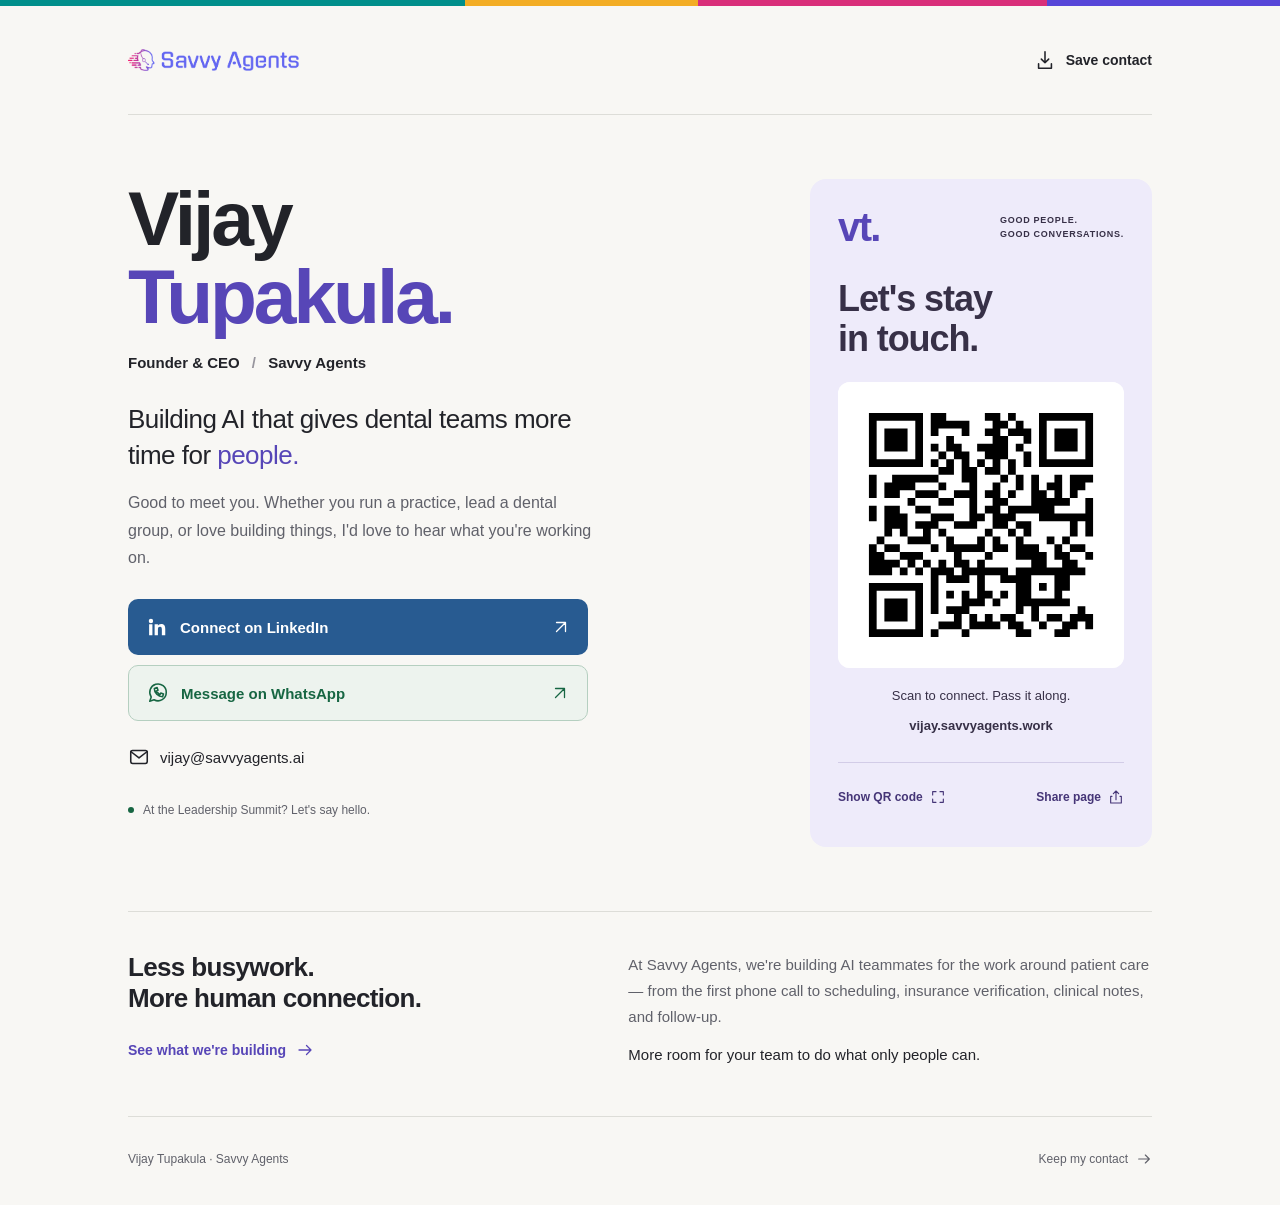
==== commit 5769924e: "Refine personal contact page and add shareable QR" ====
--- a/index.html
+++ b/index.html
@@ -1,429 +1,61 @@
-<!DOCTYPE html>
+<!doctype html>
 <html lang="en">
 <head>
-<meta charset="UTF-8">
-<meta name="viewport" content="width=device-width, initial-scale=1, viewport-fit=cover">
-<meta name="theme-color" content="#111315">
-<title>Vijay Tupakula | Savvy Agents at Leadership Summit</title>
-<meta name="description" content="Meet Vijay Tupakula, Founder &amp; CEO of Savvy Agents, at the Leadership Summit. Connect to explore AI teammates for your dental practice or group.">
-<meta property="og:title" content="Vijay Tupakula | Savvy Agents at Leadership Summit">
-<meta property="og:description" content="AI teammates for dental operations, from answering and booking to insurance, documentation, and retention.">
-<meta property="og:type" content="profile">
-<style>
-  :root {
-    --ink: #111315;
-    --muted: #62686f;
-    --line: #dfe2e5;
-    --paper: #ffffff;
-    --canvas: #f1f3f4;
-    --teal: #008f8b;
-    --pink: #d92f7a;
-    --violet: #5746d8;
-    --gold: #f3ad24;
-    --whatsapp: #117a43;
-  }
-
-  * {
-    box-sizing: border-box;
-    margin: 0;
-    padding: 0;
-    -webkit-tap-highlight-color: transparent;
-  }
-
-  html { background: var(--canvas); }
-
-  body {
-    min-height: 100vh;
-    min-height: 100dvh;
-    background: var(--canvas);
-    color: var(--ink);
-    font-family: -apple-system, BlinkMacSystemFont, "Segoe UI", sans-serif;
-    -webkit-font-smoothing: antialiased;
-  }
-
-  button, a { font: inherit; }
-
-  .page {
-    width: 100%;
-    max-width: 480px;
-    min-height: 100vh;
-    min-height: 100dvh;
-    margin: 0 auto;
-    background: var(--paper);
-    border-inline: 1px solid var(--line);
-    overflow: hidden;
-  }
-
-  .color-bar {
-    display: grid;
-    grid-template-columns: 1.35fr 1fr 1.25fr 0.7fr;
-    height: 8px;
-  }
-
-  .color-bar span:nth-child(1) { background: var(--teal); }
-  .color-bar span:nth-child(2) { background: var(--gold); }
-  .color-bar span:nth-child(3) { background: var(--pink); }
-  .color-bar span:nth-child(4) { background: var(--violet); }
-
-  .event {
-    display: flex;
-    align-items: center;
-    justify-content: space-between;
-    gap: 16px;
-    padding: 14px 22px;
-    background: var(--ink);
-    color: white;
-  }
-
-  .event-name {
-    font-size: 12px;
-    font-weight: 800;
-    letter-spacing: 0.08em;
-    text-transform: uppercase;
-  }
-
-  .event-meta {
-    flex: 0 0 auto;
-    color: #cbd0d4;
-    font-size: 11px;
-    line-height: 1.35;
-    text-align: right;
-  }
-
-  main { padding: 24px 22px max(28px, env(safe-area-inset-bottom)); }
-
-  .logo {
-    display: block;
-    width: 164px;
-    height: auto;
-    margin-bottom: 22px;
-  }
-
-  .eyebrow {
-    color: var(--teal);
-    font-size: 12px;
-    font-weight: 800;
-    letter-spacing: 0.08em;
-    text-transform: uppercase;
-  }
-
-  h1 {
-    max-width: 410px;
-    margin-top: 8px;
-    font-size: clamp(30px, 9vw, 40px);
-    line-height: 1.03;
-    letter-spacing: 0;
-  }
-
-  .lead {
-    margin-top: 14px;
-    color: var(--muted);
-    font-size: 16px;
-    line-height: 1.48;
-  }
-
-  .identity {
-    display: flex;
-    align-items: center;
-    gap: 12px;
-    margin-top: 22px;
-    padding-block: 16px;
-    border-block: 1px solid var(--line);
-  }
-
-  .avatar {
-    display: grid;
-    flex: 0 0 48px;
-    width: 48px;
-    height: 48px;
-    place-items: center;
-    background: var(--violet);
-    color: white;
-    font-size: 15px;
-    font-weight: 800;
-  }
-
-  .identity strong {
-    display: block;
-    font-size: 16px;
-  }
-
-  .identity span {
-    display: block;
-    margin-top: 2px;
-    color: var(--muted);
-    font-size: 13px;
-  }
-
-  .proof {
-    display: grid;
-    grid-template-columns: repeat(3, minmax(0, 1fr));
-    gap: 1px;
-    margin-top: 18px;
-    background: var(--line);
-    border: 1px solid var(--line);
-  }
-
-  .proof-item {
-    min-width: 0;
-    padding: 12px 9px;
-    background: #f8f9f9;
-  }
-
-  .proof-item strong {
-    display: block;
-    color: var(--ink);
-    font-size: 15px;
-    line-height: 1.1;
-  }
-
-  .proof-item span {
-    display: block;
-    margin-top: 4px;
-    color: var(--muted);
-    font-size: 10px;
-    line-height: 1.25;
-  }
-
-  .primary-actions {
-    display: grid;
-    gap: 10px;
-    margin-top: 18px;
-  }
-
-  .button {
-    display: flex;
-    min-height: 54px;
-    align-items: center;
-    justify-content: center;
-    padding: 14px 18px;
-    border: 1px solid var(--ink);
-    border-radius: 6px;
-    text-align: center;
-    text-decoration: none;
-    font-size: 15px;
-    font-weight: 750;
-    cursor: pointer;
-    transition: transform 120ms ease, background-color 120ms ease;
-  }
-
-  .button:active { transform: scale(0.985); }
-
-  .button-whatsapp {
-    background: var(--whatsapp);
-    border-color: var(--whatsapp);
-    color: white;
-  }
-
-  .button-save {
-    background: white;
-    color: var(--ink);
-  }
-
-  .links {
-    margin-top: 18px;
-    border-top: 1px solid var(--line);
-  }
-
-  .link-row {
-    display: grid;
-    grid-template-columns: minmax(0, 1fr) auto;
-    align-items: center;
-    min-height: 56px;
-    gap: 14px;
-    border-bottom: 1px solid var(--line);
-    color: var(--ink);
-    text-decoration: none;
-  }
-
-  .link-row strong {
-    display: block;
-    font-size: 14px;
-  }
-
-  .link-row small {
-    display: block;
-    margin-top: 2px;
-    overflow: hidden;
-    color: var(--muted);
-    font-size: 11px;
-    text-overflow: ellipsis;
-    white-space: nowrap;
-  }
-
-  .link-row .arrow {
-    color: var(--teal);
-    font-size: 21px;
-    font-weight: 700;
-  }
-
-  .footer {
-    display: flex;
-    align-items: center;
-    justify-content: space-between;
-    gap: 12px;
-    margin-top: 18px;
-    color: var(--muted);
-    font-size: 11px;
-  }
-
-  .share {
-    padding: 8px 0;
-    border: 0;
-    background: transparent;
-    color: var(--violet);
-    font-weight: 750;
-    cursor: pointer;
-  }
-
-  .toast {
-    position: fixed;
-    z-index: 10;
-    right: 16px;
-    bottom: max(18px, env(safe-area-inset-bottom));
-    left: 16px;
-    max-width: 420px;
-    margin: auto;
-    padding: 12px 16px;
-    border-radius: 6px;
-    background: var(--ink);
-    color: white;
-    font-size: 13px;
-    text-align: center;
-    opacity: 0;
-    pointer-events: none;
-    transform: translateY(8px);
-    transition: opacity 160ms ease, transform 160ms ease;
-  }
-
-  .toast.show { opacity: 1; transform: translateY(0); }
-
-  @media (min-width: 560px) {
-    body { padding: 28px 0; }
-    .page {
-      min-height: 0;
-      border: 1px solid var(--line);
-      border-radius: 8px;
-      box-shadow: 0 18px 60px rgba(17, 19, 21, 0.1);
-    }
-  }
-
-  @media (max-width: 360px) {
-    .event { padding-inline: 16px; }
-    main { padding-inline: 16px; }
-    h1 { font-size: 30px; }
-    .lead { font-size: 15px; }
-  }
-
-  @media (prefers-reduced-motion: reduce) {
-    *, *::before, *::after { scroll-behavior: auto !important; transition: none !important; }
-  }
-</style>
+  <meta charset="utf-8">
+  <meta name="viewport" content="width=device-width, initial-scale=1, viewport-fit=cover">
+  <meta name="theme-color" content="#f8f7f4">
+  <title>Vijay Tupakula | Founder of Savvy Agents</title>
+  <meta name="description" content="I'm Vijay, founder of Savvy Agents. I build AI teammates that give dental teams more time for patients. Let's connect.">
+  <meta property="og:title" content="Vijay Tupakula | Let's connect">
+  <meta property="og:description" content="Founder & CEO of Savvy Agents. Building AI that gives dental teams more time for people.">
+  <meta property="og:type" content="profile">
+  <meta property="og:url" content="https://vijay.savvyagents.work/">
+  <link rel="canonical" href="https://vijay.savvyagents.work/">
+  <link rel="stylesheet" href="style.css">
 </head>
 <body>
-<div class="page">
-  <div class="color-bar" aria-hidden="true"><span></span><span></span><span></span><span></span></div>
+  <div class="color-bar" aria-hidden="true"><i></i><i></i><i></i><i></i></div>
+  <div class="shell">
+    <header class="site-header">
+      <a href="https://savvyagents.ai" aria-label="Visit Savvy Agents"><img class="logo" src="assets/savvy-agents-logo.png" alt="Savvy Agents" width="172" height="31"></a>
+      <a class="save-link" href="Vijay_Tupakula.vcf" download><svg viewBox="0 0 24 24" aria-hidden="true"><path d="M12 3v12m-4-4 4 4 4-4M5 16v5h14v-5"/></svg>Save contact</a>
+    </header>
 
-  <header class="event">
-    <div class="event-name">Leadership Summit</div>
-    <div class="event-meta">Let's connect<br>Dental leadership &amp; AI</div>
-  </header>
+    <main>
+      <div class="intro-layout">
+        <section class="intro" aria-labelledby="name">
+          <h1 id="name">Vijay<br><span>Tupakula.</span></h1>
+          <p class="role">Founder &amp; CEO <span aria-hidden="true">/</span> Savvy Agents</p>
+          <p class="lead">Building AI that gives dental teams more time for <em>people.</em></p>
+          <p class="hello">Good to meet you. Whether you run a practice, lead a dental group, or love building things, I'd love to hear what you're working on.</p>
 
-  <main>
-    <img class="logo" src="assets/savvy-agents-logo.png" alt="Savvy Agents">
+          <div class="contact-actions">
+            <a class="button linkedin" href="https://www.linkedin.com/in/vijaytupakula/" target="_blank" rel="noopener noreferrer"><svg viewBox="0 0 24 24" aria-hidden="true"><path fill="currentColor" stroke="none" d="M5.4 3a2.4 2.4 0 1 0 0 4.8 2.4 2.4 0 0 0 0-4.8ZM3.4 9H7v12H3.4Zm6 0H13v1.6c.6-1 1.7-1.9 3.5-1.9 3.8 0 4.5 2.4 4.5 5.5V21h-3.7v-6c0-1.4 0-3.2-2-3.2s-2.3 1.5-2.3 3.1V21H9.4Z"/></svg>Connect on LinkedIn<svg class="arrow" viewBox="0 0 24 24" aria-hidden="true"><path d="M6 18 18 6M6 6h12v12"/></svg></a>
+            <a class="button whatsapp" href="https://wa.me/16464417873?text=Hi%20Vijay!%20Great%20to%20connect.%20This%20is%20" target="_blank" rel="noopener noreferrer"><svg viewBox="0 0 24 24" aria-hidden="true"><path d="M21 11.5a9 9 0 0 1-13.3 7.9L3 21l1.6-4.7A9 9 0 1 1 21 11.5Z"/><path d="M8 7c0 5 4 9 9 9l1-3-3-1-1 2-4-4 2-1-1-3Z"/></svg>Message on WhatsApp<svg class="arrow" viewBox="0 0 24 24" aria-hidden="true"><path d="M6 18 18 6M6 6h12v12"/></svg></a>
+          </div>
+          <a class="email-link" href="mailto:vijay@savvyagents.ai"><svg viewBox="0 0 24 24" aria-hidden="true"><rect x="3" y="5" width="18" height="14" rx="2"/><path d="m3 6 9 7 9-7"/></svg>vijay@savvyagents.ai</a>
+          <p class="event-note"><span class="event-dot" aria-hidden="true"></span>At the Leadership Summit? Let's say hello.</p>
+        </section>
 
-    <p class="eyebrow">Great to meet you at the Summit</p>
-    <h1>Give your team more time for patients.</h1>
-    <p class="lead">Let's talk about AI teammates that handle calls, scheduling, insurance verification, clinical notes, and patient follow-up for your practice or dental group.</p>
+        <aside class="connect-card" id="qr" aria-labelledby="qr-title">
+          <div class="card-top"><span class="monogram" aria-hidden="true">vt.</span><span>GOOD PEOPLE.<br>GOOD CONVERSATIONS.</span></div>
+          <h2 id="qr-title">Let's stay<br>in touch.</h2>
+          <a class="qr-image-link" href="qr.html" aria-label="Open the full-screen QR code"><img class="qr-image" src="assets/vijay-qr.svg" alt="QR code for https://vijay.savvyagents.work" width="264" height="264"></a>
+          <p>Scan to connect. Pass it along.</p>
+          <a class="card-url" href="https://vijay.savvyagents.work">vijay.savvyagents.work</a>
+          <div class="card-actions"><a href="qr.html">Show QR code<svg viewBox="0 0 24 24" aria-hidden="true"><path d="M4 9V4h5m6 0h5v5M4 15v5h5m6 0h5v-5"/></svg></a><button type="button" id="share-button">Share page<svg viewBox="0 0 24 24" aria-hidden="true"><path d="M12 16V3m-4 4 4-4 4 4M6 11H4v10h16V11h-2"/></svg></button></div>
+          <p class="share-status" id="share-status" role="status" aria-live="polite"></p>
+        </aside>
+      </div>
 
-    <section class="identity" aria-label="Contact">
-      <div class="avatar" aria-hidden="true">VT</div>
-      <div>
-        <strong>Vijay Tupakula</strong>
-        <span>Founder &amp; CEO, Savvy Agents</span>
-      </div>
-    </section>
+      <section class="building" aria-labelledby="building-title">
+        <div><h2 id="building-title">Less busywork.<br>More human connection.</h2><a href="https://savvyagents.ai" target="_blank" rel="noopener noreferrer">See what we're building<svg viewBox="0 0 24 24" aria-hidden="true"><path d="M4 12h16m-6-6 6 6-6 6"/></svg></a></div>
+        <div><p>At Savvy Agents, we're building AI teammates for the work around patient care — from the first phone call to scheduling, insurance verification, clinical notes, and follow-up.</p><p class="building-close">More room for your team to do what only people can.</p></div>
+      </section>
+    </main>
 
-    <section class="proof" aria-label="Savvy Agents highlights">
-      <div class="proof-item"><strong>24/7</strong><span>patient coverage</span></div>
-      <div class="proof-item"><strong>15+</strong><span>PMS integrations</span></div>
-      <div class="proof-item"><strong>24-48h</strong><span>to go live</span></div>
-    </section>
-
-    <div class="primary-actions">
-      <a class="button button-whatsapp" href="https://wa.me/16464417873?text=Hey%20Vijay!%20Great%20meeting%20you%20at%20Leadership%20Summit.%20I%27d%20like%20to%20continue%20our%20conversation%20about%20AI%20operations%20for%20my%20practice%20or%20DSO.%20This%20is%20" target="_blank" rel="noopener">Continue on WhatsApp</a>
-      <button class="button button-save" type="button" onclick="saveContact()">Save Vijay's contact</button>
-    </div>
-
-    <nav class="links" aria-label="More ways to connect">
-      <a class="link-row" href="https://savvyagents.ai" target="_blank" rel="noopener">
-        <span><strong>Meet the AI workforce</strong><small>Ira, Sia, Milo, Novi + Command Center</small></span>
-        <span class="arrow" aria-hidden="true">&#8250;</span>
-      </a>
-      <a class="link-row" href="https://www.linkedin.com/in/vijaytupakula/" target="_blank" rel="noopener">
-        <span><strong>Connect on LinkedIn</strong><small>linkedin.com/in/vijaytupakula</small></span>
-        <span class="arrow" aria-hidden="true">&#8250;</span>
-      </a>
-      <a class="link-row" href="mailto:vijay@savvyagents.ai?subject=Leadership%20Summit%20-%20Let%27s%20continue%20the%20conversation">
-        <span><strong>Email Vijay</strong><small>vijay@savvyagents.ai</small></span>
-        <span class="arrow" aria-hidden="true">&#8250;</span>
-      </a>
-    </nav>
-
-    <div class="footer">
-      <span>Keep the conversation going after the Summit.</span>
-      <button class="share" type="button" onclick="shareCard()">Share page</button>
-    </div>
-  </main>
-</div>
-
-<div class="toast" id="toast" role="status" aria-live="polite"></div>
-
-<script>
-  function showToast(message) {
-    const toast = document.getElementById('toast');
-    toast.textContent = message;
-    toast.classList.add('show');
-    window.setTimeout(() => toast.classList.remove('show'), 2200);
-  }
-
-  function saveContact() {
-    const vcard = `BEGIN:VCARD
-VERSION:3.0
-FN:Vijay Tupakula
-ORG:Savvy Agents
-TITLE:Founder & CEO
-TEL;TYPE=CELL:+16464417873
-EMAIL:vijay@savvyagents.ai
-URL:https://savvyagents.ai
-NOTE:Met at Leadership Summit. Savvy Agents provides a coordinated AI workforce for dental practices and DSOs.
-END:VCARD`;
-    const blob = new Blob([vcard], { type: 'text/vcard' });
-    const url = URL.createObjectURL(blob);
-    const link = document.createElement('a');
-    link.href = url;
-    link.download = 'Vijay_Tupakula.vcf';
-    link.click();
-    URL.revokeObjectURL(url);
-    showToast('Contact saved');
-  }
-
-  function shareCard() {
-    const shareData = {
-      title: 'Vijay Tupakula | Savvy Agents',
-      text: 'Connect with Vijay from Savvy Agents at the Leadership Summit.',
-      url: 'https://contact.vijaytupakula.com/'
-    };
-
-    if (navigator.share) {
-      navigator.share(shareData).catch(() => {});
-      return;
-    }
-
-    navigator.clipboard.writeText(shareData.url)
-      .then(() => showToast('Page link copied'))
-      .catch(() => showToast('Open contact.vijaytupakula.com'));
-  }
-</script>
+    <footer><span>Vijay Tupakula <span aria-hidden="true">·</span> Savvy Agents</span><a href="Vijay_Tupakula.vcf" download>Keep my contact<svg viewBox="0 0 24 24" aria-hidden="true"><path d="M4 12h16m-6-6 6 6-6 6"/></svg></a></footer>
+  </div>
+  <script src="share.js" defer></script>
 </body>
 </html>
--- a/style.css
+++ b/style.css
@@ -0,0 +1,62 @@
+:root{--paper:#f8f7f4;--ink:#222329;--muted:#60616a;--line:#ddddd8;--violet:#5746b7;--lavender:#eeebfa;--green:#176643}
+*{box-sizing:border-box}
+html{scroll-behavior:smooth;scroll-padding-top:24px}
+body{margin:0;background:var(--paper);color:var(--ink);font-family:-apple-system,BlinkMacSystemFont,"Segoe UI",sans-serif;-webkit-font-smoothing:antialiased}
+::selection{background:#dcd5ff;color:#28213f}
+a{color:inherit;text-underline-offset:5px}
+button,a{-webkit-tap-highlight-color:transparent}
+button{font:inherit}
+a:focus-visible,button:focus-visible{outline:3px solid var(--violet);outline-offset:5px}
+svg{width:22px;height:22px;fill:none;stroke:currentColor;stroke-width:1.7;stroke-linecap:round;stroke-linejoin:round;flex-shrink:0}
+.color-bar{display:grid;grid-template-columns:4fr 2fr 3fr 2fr;height:6px}
+.color-bar i:nth-child(1){background:#008f8b}.color-bar i:nth-child(2){background:#f3ad24}.color-bar i:nth-child(3){background:#d92f7a}.color-bar i:nth-child(4){background:#5746d8}
+.shell{max-width:1120px;margin:auto;padding:0 48px}
+.site-header{display:flex;justify-content:space-between;align-items:center;gap:24px;padding:32px 0;border-bottom:1px solid var(--line)}
+.logo{display:block;width:172px;height:auto}
+.save-link{display:inline-flex;align-items:center;gap:10px;min-height:44px;font-size:14px;font-weight:600;text-decoration:none}
+.intro-layout{display:grid;grid-template-columns:minmax(0,1fr) 342px;gap:76px;align-items:start;padding:64px 0}
+h1,h2,p{margin:0}
+h1{font-size:clamp(56px,6vw,78px);font-weight:650;line-height:1.02;letter-spacing:-.04em}
+h1 span{color:var(--violet)}
+.role{margin-top:18px;font-size:15px;font-weight:600}.role span{color:#97959d;margin:0 8px}
+.lead{font-size:26px;line-height:1.4;letter-spacing:-.02em;margin-top:30px;max-width:460px}
+.lead em{font-style:normal;color:var(--violet)}
+.hello{font-size:16px;line-height:1.7;color:var(--muted);margin-top:16px;max-width:470px}
+.contact-actions{display:grid;gap:10px;margin-top:28px;max-width:460px}
+.button{display:flex;align-items:center;gap:12px;min-height:56px;padding:14px 18px;border-radius:10px;text-decoration:none;font-size:15px;font-weight:600;transition:background-color .15s,transform .15s}
+.button .arrow{margin-left:auto;width:18px;height:18px}
+.linkedin{color:white;background:#285b91}.linkedin:hover{background:#1d4774}
+.whatsapp{color:var(--green);border:1px solid #b5cfc0;background:#edf3ee}.whatsapp:hover{background:#dfece2}
+.button:active{transform:translateY(1px)}
+.email-link{display:inline-flex;align-items:center;gap:10px;min-height:48px;margin-top:12px;font-size:15px;text-decoration:none}.email-link:hover{text-decoration:underline}
+.event-note{display:flex;align-items:center;gap:9px;margin-top:20px;font-size:12px;line-height:1.5;color:var(--muted)}
+.event-dot{width:6px;height:6px;background:var(--green);border-radius:50%;flex-shrink:0}
+.connect-card{background:var(--lavender);border-radius:16px;padding:28px;color:#373047}
+.card-top{display:flex;justify-content:space-between;align-items:center;font-size:9px;letter-spacing:.08em;line-height:1.6;font-weight:650}
+.monogram{font-size:40px;line-height:1;letter-spacing:-.04em;font-weight:650;color:var(--violet)}
+.connect-card h2{font-size:36px;line-height:1.1;letter-spacing:-.03em;margin:32px 0 24px;font-weight:600}
+.qr-image-link{display:block;border-radius:12px;background:white;line-height:0}
+.qr-image{display:block;width:100%;height:auto;border-radius:12px}
+.connect-card>p:not(.share-status){font-size:13px;margin-top:18px;text-align:center;line-height:1.5}
+.card-url{display:block;text-align:center;font-size:13px;font-weight:600;margin-top:4px;min-height:40px;padding:8px 0;overflow-wrap:anywhere;text-decoration:none}
+.card-actions{display:flex;gap:16px;justify-content:space-between;border-top:1px solid #d2cce7;margin-top:12px;padding-top:12px}
+.card-actions a,.card-actions button{display:inline-flex;align-items:center;gap:7px;min-height:44px;border:0;background:none;color:#453577;font-size:12px;font-weight:600;padding:0;cursor:pointer;text-decoration:none}
+.card-actions svg{width:16px;height:16px}
+.share-status{font-size:12px;line-height:1.5;text-align:center}.share-status:not(:empty){padding-top:12px}
+.building{border-top:1px solid var(--line);padding:40px 0 44px;display:grid;grid-template-columns:1fr 1.2fr;gap:64px}
+.building h2{font-size:26px;line-height:1.2;letter-spacing:-.025em;font-weight:600}
+.building a{display:inline-flex;gap:10px;align-items:center;min-height:44px;margin-top:14px;font-size:14px;font-weight:600;color:var(--violet);text-decoration:none}
+.building a:hover{text-decoration:underline}.building svg{width:18px;height:18px}
+.building p{color:var(--muted);font-size:15px;line-height:1.75}.building .building-close{margin-top:12px;color:var(--ink)}
+footer{display:flex;justify-content:space-between;align-items:center;gap:16px;border-top:1px solid var(--line);padding:20px 0 max(24px,env(safe-area-inset-bottom));color:var(--muted);font-size:12px}
+footer a{display:inline-flex;align-items:center;gap:8px;min-height:44px;text-decoration:none}footer svg{width:16px;height:16px}
+.qr-page .shell{max-width:520px;padding:0 24px}.qr-page .site-header{padding:20px 0}
+.qr-page main{padding:32px 0}.qr-page .connect-card{text-align:center;padding:32px}
+.qr-page .connect-card h1{font-size:36px;letter-spacing:-.03em;margin:26px 0 10px}
+.qr-page .subtitle{font-size:14px;line-height:1.6;margin-bottom:24px;color:#514962}
+.qr-page .qr-image{max-width:320px;margin:auto}.qr-page .card-url{font-size:15px;margin-top:16px}
+.qr-download{display:inline-flex;align-items:center;justify-content:center;min-height:48px;font-size:14px;font-weight:600;color:var(--violet);gap:8px}
+@media(max-width:900px){.shell{padding:0 32px}.intro-layout{gap:36px;grid-template-columns:minmax(0,1fr) 300px}.connect-card{padding:24px}.lead{font-size:23px}.building{gap:36px}}
+@media(max-width:700px){.shell{padding:0 24px}.site-header{padding:20px 0;gap:12px}.logo{width:145px}.save-link{font-size:12px;gap:6px}.save-link svg{width:18px}.intro-layout{grid-template-columns:1fr;gap:36px;padding:36px 0}h1{font-size:clamp(48px,12vw,70px)}.role{font-size:13px;margin-top:14px}.role span{margin:0 5px}.lead{font-size:24px;margin-top:24px}.hello{font-size:15px}.contact-actions{max-width:none;margin-top:24px}.connect-card{width:100%;max-width:400px;justify-self:center;padding:28px}.connect-card h2{font-size:34px;margin-top:24px}.qr-image-link{max-width:284px;margin:auto}.building{grid-template-columns:1fr;gap:20px;padding:32px 0}.building a{margin-top:10px}.building h2{font-size:26px}footer{flex-wrap:wrap;gap:0;font-size:11px}.qr-page main{padding:24px 0}.qr-page .connect-card{padding:24px}}
+@media(max-width:360px){.shell{padding:0 18px}.logo{width:128px}.button{font-size:14px;padding:14px}.connect-card{padding:22px}.role{font-size:12px}}
+@media(prefers-reduced-motion:reduce){html{scroll-behavior:auto}*,*::before,*::after{transition:none!important}}
